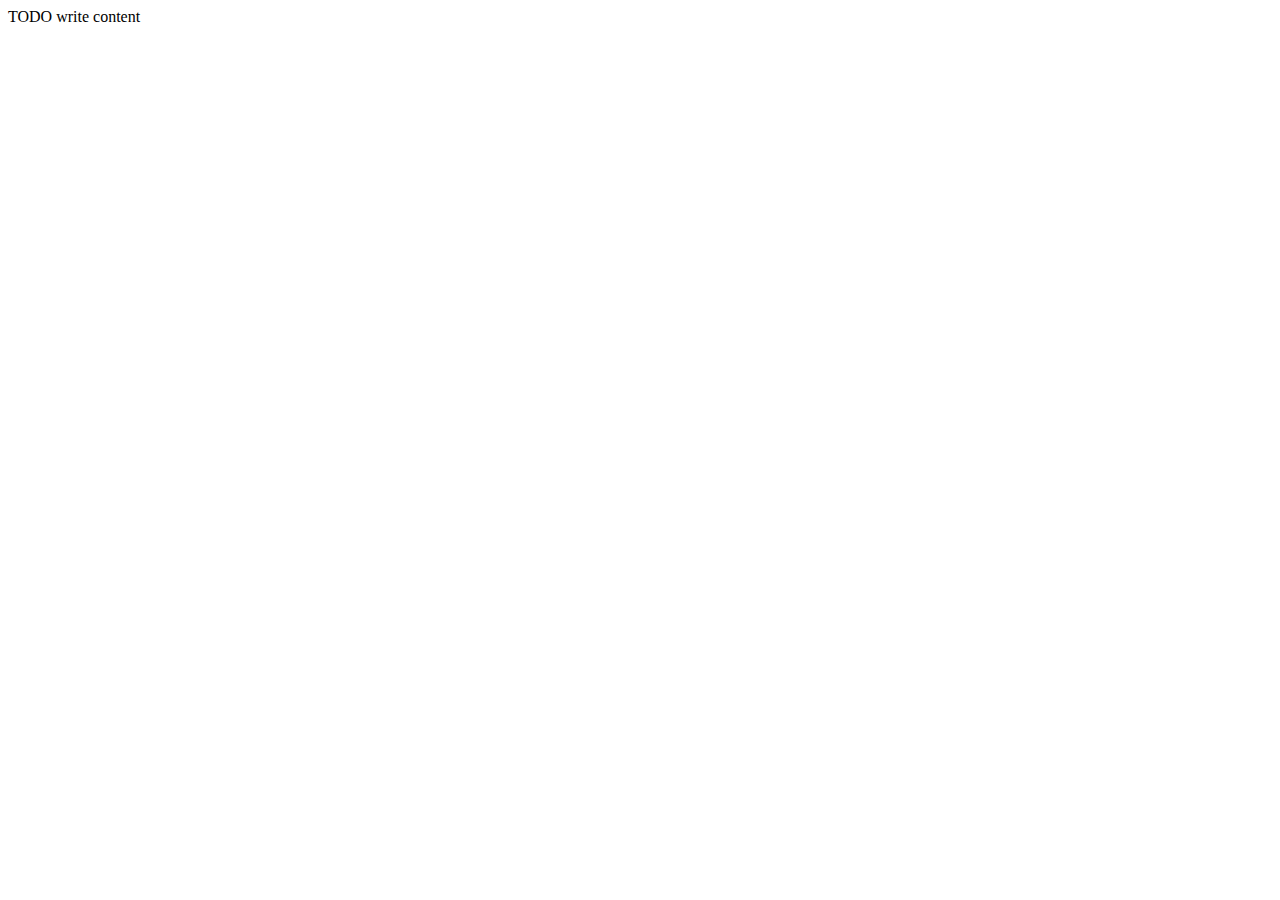
==== web/index.html @ 47157d58 "" ====
<!DOCTYPE html>
<!--
To change this license header, choose License Headers in Project Properties.
To change this template file, choose Tools | Templates
and open the template in the editor.
-->
<html>
    <head>
        <title>TODO supply a title</title>
        <meta charset="UTF-8">
        <meta name="viewport" content="width=device-width, initial-scale=1.0">
    </head>
    <body>
        <div>TODO write content</div>
    </body>
</html>
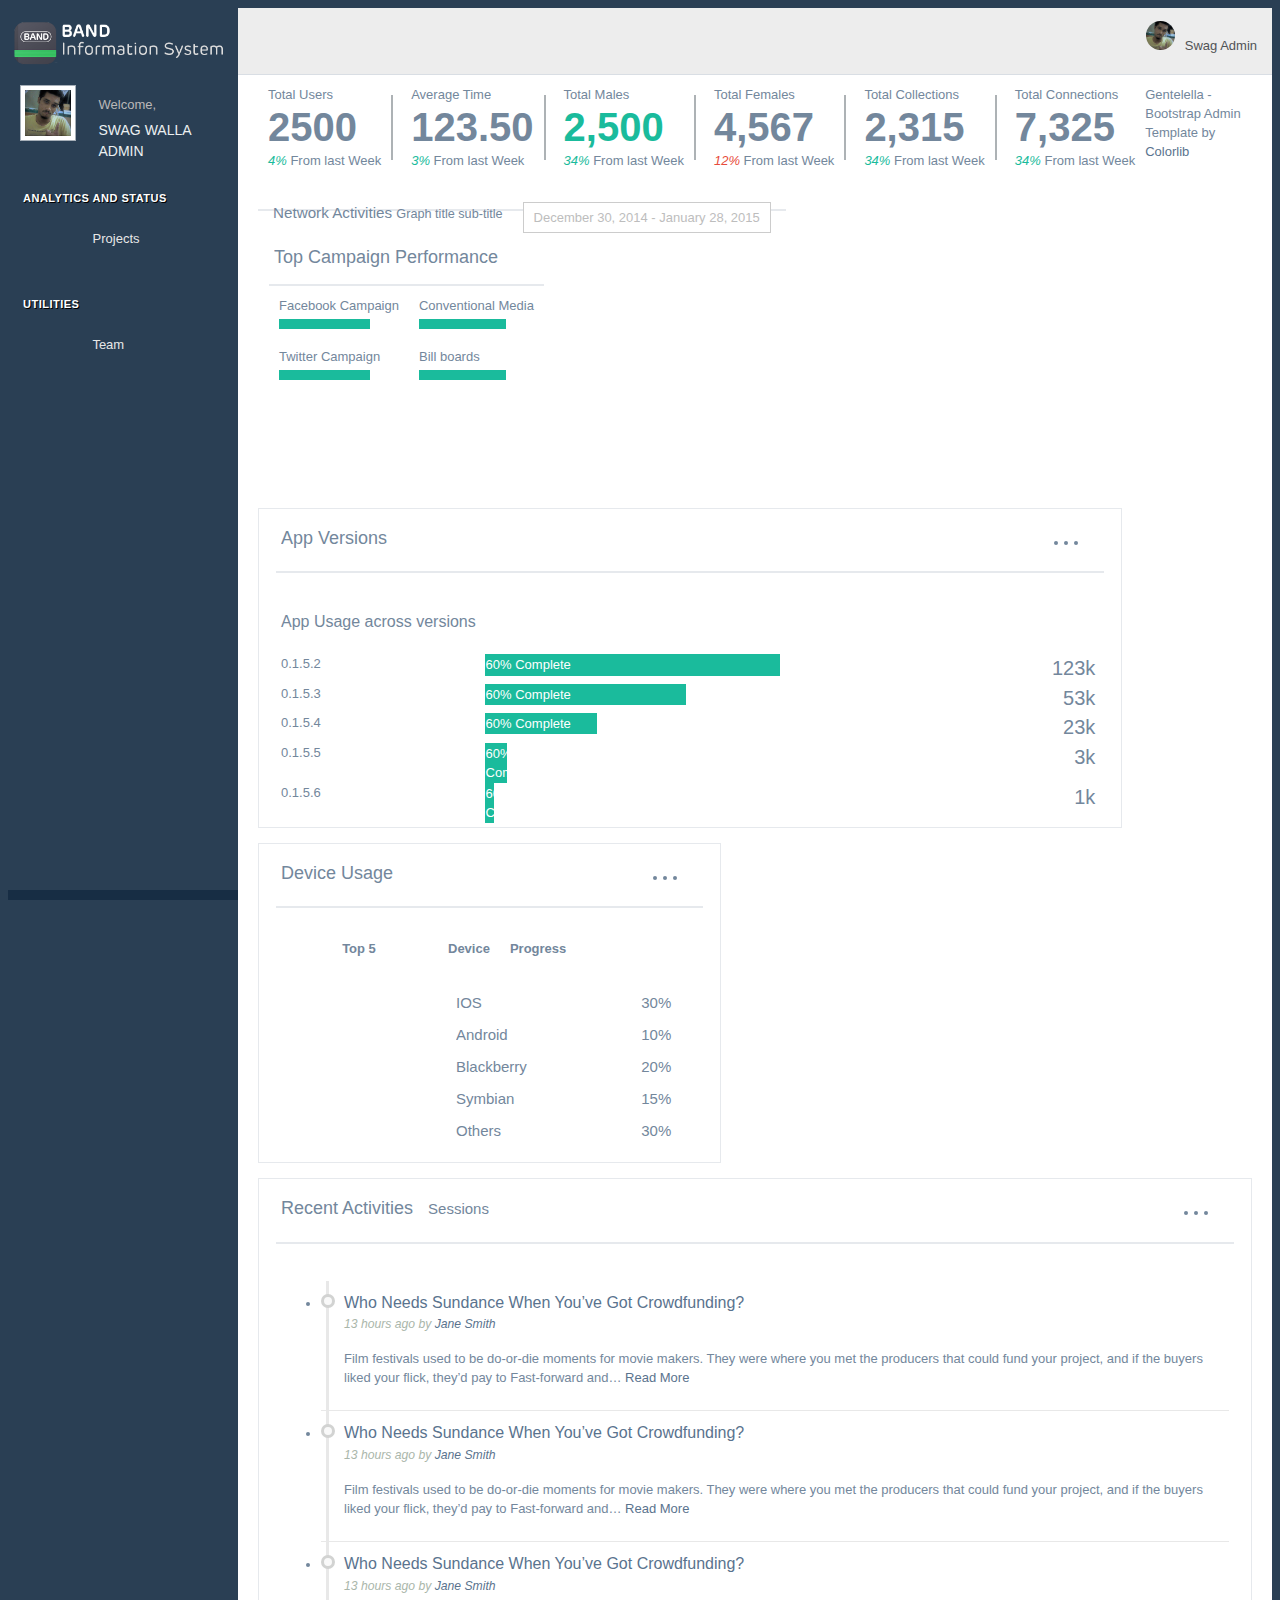
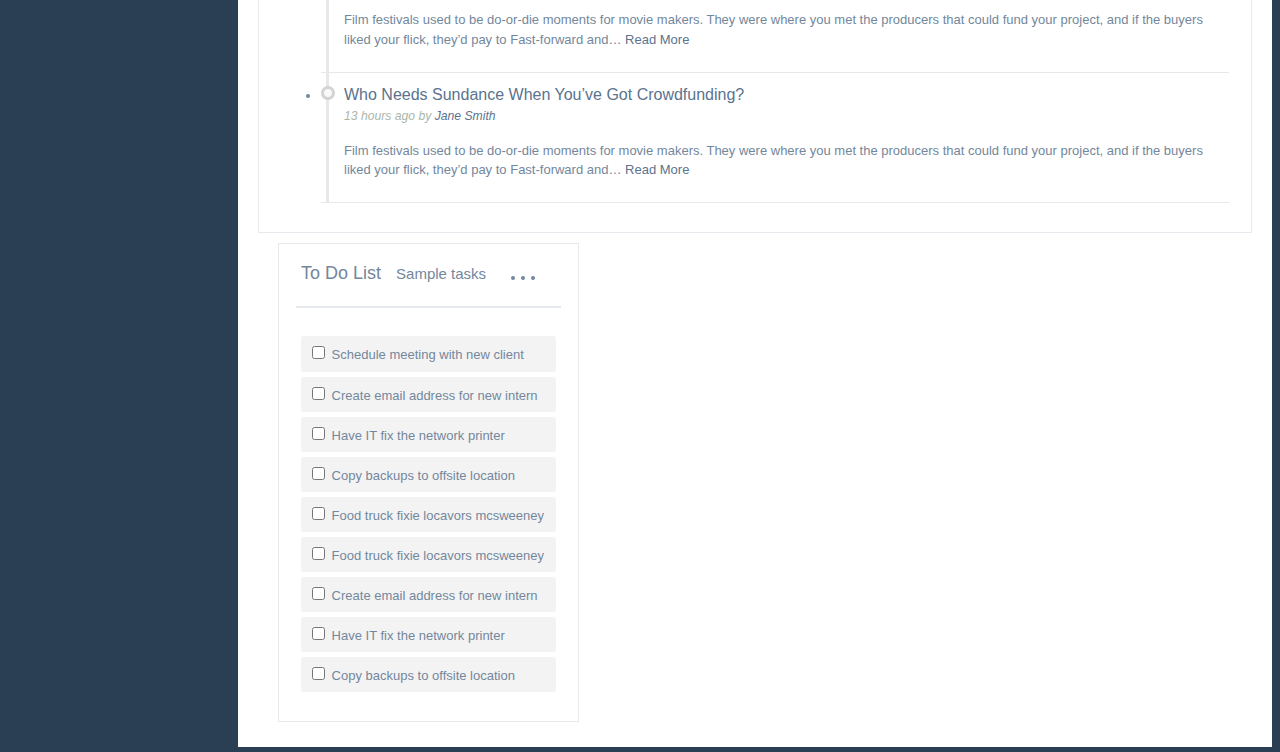
==== commit 5dbfb3b7: "" ====
--- a/web/index.html
+++ b/web/index.html
@@ -1,16 +1,662 @@
-<!DOCTYPE html>
-<!--
-To change this license header, choose License Headers in Project Properties.
-To change this template file, choose Tools | Templates
-and open the template in the editor.
--->
-<html>
-    <head>
-        <title>TODO supply a title</title>
-        <meta charset="UTF-8">
-        <meta name="viewport" content="width=device-width, initial-scale=1.0">
-    </head>
-    <body>
-        <div>TODO write content</div>
-    </body>
-</html>
+<!DOCTYPE html>
+<html lang="en">
+  <head>
+    <meta http-equiv="Content-Type" content="text/html; charset=UTF-8">
+    <!-- Meta, title, CSS, favicons, etc. -->
+    <meta charset="utf-8">
+    <meta http-equiv="X-UA-Compatible" content="IE=edge">
+    <meta name="viewport" content="width=device-width, initial-scale=1">
+
+    <title>BAND Information System</title>
+
+    <!-- Bootstrap -->
+    <link href="vendors/bootstrap/dist/css/bootstrap.min.css" rel="stylesheet">
+    <!-- Font Awesome -->
+    <link href="vendors/font-awesome/css/font-awesome.min.css" rel="stylesheet">
+    <!-- NProgress -->
+    <link href="vendors/nprogress/nprogress.css" rel="stylesheet">
+    <!-- iCheck -->
+    <link href="vendors/iCheck/skins/flat/green.css" rel="stylesheet">
+	
+    <!-- bootstrap-progressbar -->
+    <link href="vendors/bootstrap-progressbar/css/bootstrap-progressbar-3.3.4.min.css" rel="stylesheet">
+    <!-- JQVMap -->
+    <link href="vendors/jqvmap/dist/jqvmap.min.css" rel="stylesheet"/>
+    <!-- bootstrap-daterangepicker -->
+    <link href="vendors/bootstrap-daterangepicker/daterangepicker.css" rel="stylesheet">
+
+    <!-- Custom Theme Style -->
+    <link href="custom/css/custom.css" rel="stylesheet">
+  </head>
+
+  <body class="nav-md">
+    <div class="container body">
+      <div class="main_container">
+        <div class="col-md-3 left_col">
+          <div class="left_col scroll-view">
+            <div class="navbar nav_title" style="border: 0;">
+              <a href="index.html" class="site_title index_site_title"></a>
+            </div>
+
+            <div class="clearfix"></div>
+
+            <!-- menu profile quick info -->
+            <div class="profile clearfix">
+              <div class="profile_pic">
+                <img src="resources/temp_user.jpg" alt="..." class="img-circle profile_img">
+              </div>
+              <div class="profile_info">
+                <span>Welcome,</span>
+                <h2>SWAG WALLA ADMIN</h2>
+              </div>
+            </div>
+            <!-- /menu profile quick info -->
+
+            <br />
+
+            <!-- sidebar menu -->
+            <div id="sidebar-menu" class="main_menu_side hidden-print main_menu">
+              <div class="menu_section">
+                <h3>Analytics and Status</h3>
+                <ul class="nav side-menu">
+                  <li><a><i class="fa fa-bar-chart-o"></i> Projects <span class="fa fa-chevron-down"></span></a>
+                    <ul class="nav child_menu">
+                      <li><a href="index.html">Overview</a></li>
+                      <li><a href="projects.html">Live Projects</a></li>
+                      <li><a href="projects.html">Unapproved Projects</a></li>
+                    </ul>
+                  </li>
+                </ul>
+              </div>
+              
+                <div class="menu_section">
+                    <h3>Utilities</h3>
+                    <ul class="nav side-menu">
+                        <li><a><i class="fa fa-group"></i> Team <span class="fa fa-chevron-down"></span></a>
+                            <ul class="nav child_menu">
+                              <li><a href="index.html">Calendar</a></li>
+                            </ul>
+                        </li>
+                    </ul>
+                    
+                </div>
+              
+            </div>
+            <!-- /sidebar menu -->
+
+            <!-- /menu footer buttons -->
+            <div class="sidebar-footer hidden-small">
+              <a data-toggle="tooltip" data-placement="top" title="Settings">
+                <span class="glyphicon glyphicon-cog" aria-hidden="true"></span>
+              </a>
+              <a data-toggle="tooltip" data-placement="top" title="FullScreen">
+                <span class="glyphicon glyphicon-fullscreen" aria-hidden="true"></span>
+              </a>
+              <a data-toggle="tooltip" data-placement="top" title="Lock">
+                <span class="glyphicon glyphicon-eye-close" aria-hidden="true"></span>
+              </a>
+              <a data-toggle="tooltip" data-placement="top" title="Logout" href="login.html">
+                <span class="glyphicon glyphicon-off" aria-hidden="true"></span>
+              </a>
+            </div>
+            <!-- /menu footer buttons -->
+          </div>
+        </div>
+
+        <!-- top navigation -->
+        <div class="top_nav">
+          <div class="nav_menu">
+            <nav>
+              <div class="nav toggle">
+                <a id="menu_toggle"><i class="fa fa-bars"></i></a>
+              </div>
+
+              <ul class="nav navbar-nav navbar-right">
+                <li class="">
+                  <a href="javascript:;" class="user-profile dropdown-toggle" data-toggle="dropdown" aria-expanded="false">
+                    <img src="resources/temp_user.jpg" alt="">Swag Admin
+                    <span class=" fa fa-angle-down"></span>
+                  </a>
+                  <ul class="dropdown-menu dropdown-usermenu pull-right">
+                    <li><a href="javascript:;"> Profile</a></li>
+                    <li>
+                      <a href="javascript:;">
+                        <span class="badge bg-red pull-right">50%</span>
+                        <span>Settings</span>
+                      </a>
+                    </li>
+                    <li><a href="javascript:;">Help</a></li>
+                    <li><a href="login.html"><i class="fa fa-sign-out pull-right"></i> Log Out</a></li>
+                  </ul>
+                </li>
+              </ul>
+            </nav>
+          </div>
+        </div>
+        <!-- /top navigation -->
+
+        <!-- page content -->
+        <div class="right_col" role="main">
+          <!-- top tiles -->
+          <div class="row tile_count">
+            <div class="col-md-2 col-sm-4 col-xs-6 tile_stats_count">
+              <span class="count_top"><i class="fa fa-user"></i> Total Users</span>
+              <div class="count">2500</div>
+              <span class="count_bottom"><i class="green">4% </i> From last Week</span>
+            </div>
+            <div class="col-md-2 col-sm-4 col-xs-6 tile_stats_count">
+              <span class="count_top"><i class="fa fa-clock-o"></i> Average Time</span>
+              <div class="count">123.50</div>
+              <span class="count_bottom"><i class="green"><i class="fa fa-sort-asc"></i>3% </i> From last Week</span>
+            </div>
+            <div class="col-md-2 col-sm-4 col-xs-6 tile_stats_count">
+              <span class="count_top"><i class="fa fa-user"></i> Total Males</span>
+              <div class="count green">2,500</div>
+              <span class="count_bottom"><i class="green"><i class="fa fa-sort-asc"></i>34% </i> From last Week</span>
+            </div>
+            <div class="col-md-2 col-sm-4 col-xs-6 tile_stats_count">
+              <span class="count_top"><i class="fa fa-user"></i> Total Females</span>
+              <div class="count">4,567</div>
+              <span class="count_bottom"><i class="red"><i class="fa fa-sort-desc"></i>12% </i> From last Week</span>
+            </div>
+            <div class="col-md-2 col-sm-4 col-xs-6 tile_stats_count">
+              <span class="count_top"><i class="fa fa-user"></i> Total Collections</span>
+              <div class="count">2,315</div>
+              <span class="count_bottom"><i class="green"><i class="fa fa-sort-asc"></i>34% </i> From last Week</span>
+            </div>
+            <div class="col-md-2 col-sm-4 col-xs-6 tile_stats_count">
+              <span class="count_top"><i class="fa fa-user"></i> Total Connections</span>
+              <div class="count">7,325</div>
+              <span class="count_bottom"><i class="green"><i class="fa fa-sort-asc"></i>34% </i> From last Week</span>
+            </div>
+          </div>
+          <!-- /top tiles -->
+
+          <div class="row">
+            <div class="col-md-12 col-sm-12 col-xs-12">
+              <div class="dashboard_graph">
+
+                <div class="row x_title">
+                  <div class="col-md-6">
+                    <h3>Network Activities <small>Graph title sub-title</small></h3>
+                  </div>
+                  <div class="col-md-6">
+                    <div id="reportrange" class="pull-right" style="background: #fff; cursor: pointer; padding: 5px 10px; border: 1px solid #ccc">
+                      <i class="glyphicon glyphicon-calendar fa fa-calendar"></i>
+                      <span>December 30, 2014 - January 28, 2015</span> <b class="caret"></b>
+                    </div>
+                  </div>
+                </div>
+
+                <div class="col-md-9 col-sm-9 col-xs-12">
+                  <div id="chart_plot_01" class="demo-placeholder"></div>
+                </div>
+                <div class="col-md-3 col-sm-3 col-xs-12 bg-white">
+                  <div class="x_title">
+                    <h2>Top Campaign Performance</h2>
+                    <div class="clearfix"></div>
+                  </div>
+
+                  <div class="col-md-12 col-sm-12 col-xs-6">
+                    <div>
+                      <p>Facebook Campaign</p>
+                      <div class="">
+                        <div class="progress progress_sm" style="width: 76%;">
+                          <div class="progress-bar bg-green" role="progressbar" data-transitiongoal="80"></div>
+                        </div>
+                      </div>
+                    </div>
+                    <div>
+                      <p>Twitter Campaign</p>
+                      <div class="">
+                        <div class="progress progress_sm" style="width: 76%;">
+                          <div class="progress-bar bg-green" role="progressbar" data-transitiongoal="60"></div>
+                        </div>
+                      </div>
+                    </div>
+                  </div>
+                  <div class="col-md-12 col-sm-12 col-xs-6">
+                    <div>
+                      <p>Conventional Media</p>
+                      <div class="">
+                        <div class="progress progress_sm" style="width: 76%;">
+                          <div class="progress-bar bg-green" role="progressbar" data-transitiongoal="40"></div>
+                        </div>
+                      </div>
+                    </div>
+                    <div>
+                      <p>Bill boards</p>
+                      <div class="">
+                        <div class="progress progress_sm" style="width: 76%;">
+                          <div class="progress-bar bg-green" role="progressbar" data-transitiongoal="50"></div>
+                        </div>
+                      </div>
+                    </div>
+                  </div>
+
+                </div>
+
+                <div class="clearfix"></div>
+              </div>
+            </div>
+
+          </div>
+          <br />
+
+          <div class="row">
+
+
+            <div class="col-md-4 col-sm-4 col-xs-12">
+              <div class="x_panel tile fixed_height_320">
+                <div class="x_title">
+                  <h2>App Versions</h2>
+                  <ul class="nav navbar-right panel_toolbox">
+                    <li><a class="collapse-link"><i class="fa fa-chevron-up"></i></a>
+                    </li>
+                    <li class="dropdown">
+                      <a href="#" class="dropdown-toggle" data-toggle="dropdown" role="button" aria-expanded="false"><i class="fa fa-wrench"></i></a>
+                      <ul class="dropdown-menu" role="menu">
+                        <li><a href="#">Settings 1</a>
+                        </li>
+                        <li><a href="#">Settings 2</a>
+                        </li>
+                      </ul>
+                    </li>
+                    <li><a class="close-link"><i class="fa fa-close"></i></a>
+                    </li>
+                  </ul>
+                  <div class="clearfix"></div>
+                </div>
+                <div class="x_content">
+                  <h4>App Usage across versions</h4>
+                  <div class="widget_summary">
+                    <div class="w_left w_25">
+                      <span>0.1.5.2</span>
+                    </div>
+                    <div class="w_center w_55">
+                      <div class="progress">
+                        <div class="progress-bar bg-green" role="progressbar" aria-valuenow="60" aria-valuemin="0" aria-valuemax="100" style="width: 66%;">
+                          <span class="sr-only">60% Complete</span>
+                        </div>
+                      </div>
+                    </div>
+                    <div class="w_right w_20">
+                      <span>123k</span>
+                    </div>
+                    <div class="clearfix"></div>
+                  </div>
+
+                  <div class="widget_summary">
+                    <div class="w_left w_25">
+                      <span>0.1.5.3</span>
+                    </div>
+                    <div class="w_center w_55">
+                      <div class="progress">
+                        <div class="progress-bar bg-green" role="progressbar" aria-valuenow="60" aria-valuemin="0" aria-valuemax="100" style="width: 45%;">
+                          <span class="sr-only">60% Complete</span>
+                        </div>
+                      </div>
+                    </div>
+                    <div class="w_right w_20">
+                      <span>53k</span>
+                    </div>
+                    <div class="clearfix"></div>
+                  </div>
+                  <div class="widget_summary">
+                    <div class="w_left w_25">
+                      <span>0.1.5.4</span>
+                    </div>
+                    <div class="w_center w_55">
+                      <div class="progress">
+                        <div class="progress-bar bg-green" role="progressbar" aria-valuenow="60" aria-valuemin="0" aria-valuemax="100" style="width: 25%;">
+                          <span class="sr-only">60% Complete</span>
+                        </div>
+                      </div>
+                    </div>
+                    <div class="w_right w_20">
+                      <span>23k</span>
+                    </div>
+                    <div class="clearfix"></div>
+                  </div>
+                  <div class="widget_summary">
+                    <div class="w_left w_25">
+                      <span>0.1.5.5</span>
+                    </div>
+                    <div class="w_center w_55">
+                      <div class="progress">
+                        <div class="progress-bar bg-green" role="progressbar" aria-valuenow="60" aria-valuemin="0" aria-valuemax="100" style="width: 5%;">
+                          <span class="sr-only">60% Complete</span>
+                        </div>
+                      </div>
+                    </div>
+                    <div class="w_right w_20">
+                      <span>3k</span>
+                    </div>
+                    <div class="clearfix"></div>
+                  </div>
+                  <div class="widget_summary">
+                    <div class="w_left w_25">
+                      <span>0.1.5.6</span>
+                    </div>
+                    <div class="w_center w_55">
+                      <div class="progress">
+                        <div class="progress-bar bg-green" role="progressbar" aria-valuenow="60" aria-valuemin="0" aria-valuemax="100" style="width: 2%;">
+                          <span class="sr-only">60% Complete</span>
+                        </div>
+                      </div>
+                    </div>
+                    <div class="w_right w_20">
+                      <span>1k</span>
+                    </div>
+                    <div class="clearfix"></div>
+                  </div>
+
+                </div>
+              </div>
+            </div>
+
+            <div class="col-md-4 col-sm-4 col-xs-12">
+              <div class="x_panel tile fixed_height_320 overflow_hidden">
+                <div class="x_title">
+                  <h2>Device Usage</h2>
+                  <ul class="nav navbar-right panel_toolbox">
+                    <li><a class="collapse-link"><i class="fa fa-chevron-up"></i></a>
+                    </li>
+                    <li class="dropdown">
+                      <a href="#" class="dropdown-toggle" data-toggle="dropdown" role="button" aria-expanded="false"><i class="fa fa-wrench"></i></a>
+                      <ul class="dropdown-menu" role="menu">
+                        <li><a href="#">Settings 1</a>
+                        </li>
+                        <li><a href="#">Settings 2</a>
+                        </li>
+                      </ul>
+                    </li>
+                    <li><a class="close-link"><i class="fa fa-close"></i></a>
+                    </li>
+                  </ul>
+                  <div class="clearfix"></div>
+                </div>
+                <div class="x_content">
+                  <table class="" style="width:100%">
+                    <tr>
+                      <th style="width:37%;">
+                        <p>Top 5</p>
+                      </th>
+                      <th>
+                        <div class="col-lg-7 col-md-7 col-sm-7 col-xs-7">
+                          <p class="">Device</p>
+                        </div>
+                        <div class="col-lg-5 col-md-5 col-sm-5 col-xs-5">
+                          <p class="">Progress</p>
+                        </div>
+                      </th>
+                    </tr>
+                    <tr>
+                      <td>
+                        <canvas class="canvasDoughnut" height="140" width="140" style="margin: 15px 10px 10px 0"></canvas>
+                      </td>
+                      <td>
+                        <table class="tile_info">
+                          <tr>
+                            <td>
+                              <p><i class="fa fa-square blue"></i>IOS </p>
+                            </td>
+                            <td>30%</td>
+                          </tr>
+                          <tr>
+                            <td>
+                              <p><i class="fa fa-square green"></i>Android </p>
+                            </td>
+                            <td>10%</td>
+                          </tr>
+                          <tr>
+                            <td>
+                              <p><i class="fa fa-square purple"></i>Blackberry </p>
+                            </td>
+                            <td>20%</td>
+                          </tr>
+                          <tr>
+                            <td>
+                              <p><i class="fa fa-square aero"></i>Symbian </p>
+                            </td>
+                            <td>15%</td>
+                          </tr>
+                          <tr>
+                            <td>
+                              <p><i class="fa fa-square red"></i>Others </p>
+                            </td>
+                            <td>30%</td>
+                          </tr>
+                        </table>
+                      </td>
+                    </tr>
+                  </table>
+                </div>
+              </div>
+            </div>
+          </div>
+
+
+          <div class="row">
+            <div class="col-md-4 col-sm-4 col-xs-12">
+              <div class="x_panel">
+                <div class="x_title">
+                  <h2>Recent Activities <small>Sessions</small></h2>
+                  <ul class="nav navbar-right panel_toolbox">
+                    <li><a class="collapse-link"><i class="fa fa-chevron-up"></i></a>
+                    </li>
+                    <li class="dropdown">
+                      <a href="#" class="dropdown-toggle" data-toggle="dropdown" role="button" aria-expanded="false"><i class="fa fa-wrench"></i></a>
+                      <ul class="dropdown-menu" role="menu">
+                        <li><a href="#">Settings 1</a>
+                        </li>
+                        <li><a href="#">Settings 2</a>
+                        </li>
+                      </ul>
+                    </li>
+                    <li><a class="close-link"><i class="fa fa-close"></i></a>
+                    </li>
+                  </ul>
+                  <div class="clearfix"></div>
+                </div>
+                <div class="x_content">
+                  <div class="dashboard-widget-content">
+
+                    <ul class="list-unstyled timeline widget">
+                      <li>
+                        <div class="block">
+                          <div class="block_content">
+                            <h2 class="title">
+                                              <a>Who Needs Sundance When You’ve Got&nbsp;Crowdfunding?</a>
+                                          </h2>
+                            <div class="byline">
+                              <span>13 hours ago</span> by <a>Jane Smith</a>
+                            </div>
+                            <p class="excerpt">Film festivals used to be do-or-die moments for movie makers. They were where you met the producers that could fund your project, and if the buyers liked your flick, they’d pay to Fast-forward and… <a>Read&nbsp;More</a>
+                            </p>
+                          </div>
+                        </div>
+                      </li>
+                      <li>
+                        <div class="block">
+                          <div class="block_content">
+                            <h2 class="title">
+                                              <a>Who Needs Sundance When You’ve Got&nbsp;Crowdfunding?</a>
+                                          </h2>
+                            <div class="byline">
+                              <span>13 hours ago</span> by <a>Jane Smith</a>
+                            </div>
+                            <p class="excerpt">Film festivals used to be do-or-die moments for movie makers. They were where you met the producers that could fund your project, and if the buyers liked your flick, they’d pay to Fast-forward and… <a>Read&nbsp;More</a>
+                            </p>
+                          </div>
+                        </div>
+                      </li>
+                      <li>
+                        <div class="block">
+                          <div class="block_content">
+                            <h2 class="title">
+                                              <a>Who Needs Sundance When You’ve Got&nbsp;Crowdfunding?</a>
+                                          </h2>
+                            <div class="byline">
+                              <span>13 hours ago</span> by <a>Jane Smith</a>
+                            </div>
+                            <p class="excerpt">Film festivals used to be do-or-die moments for movie makers. They were where you met the producers that could fund your project, and if the buyers liked your flick, they’d pay to Fast-forward and… <a>Read&nbsp;More</a>
+                            </p>
+                          </div>
+                        </div>
+                      </li>
+                      <li>
+                        <div class="block">
+                          <div class="block_content">
+                            <h2 class="title">
+                                              <a>Who Needs Sundance When You’ve Got&nbsp;Crowdfunding?</a>
+                                          </h2>
+                            <div class="byline">
+                              <span>13 hours ago</span> by <a>Jane Smith</a>
+                            </div>
+                            <p class="excerpt">Film festivals used to be do-or-die moments for movie makers. They were where you met the producers that could fund your project, and if the buyers liked your flick, they’d pay to Fast-forward and… <a>Read&nbsp;More</a>
+                            </p>
+                          </div>
+                        </div>
+                      </li>
+                    </ul>
+                  </div>
+                </div>
+              </div>
+            </div>
+
+
+            <div class="col-md-8 col-sm-8 col-xs-12">
+
+              </div>
+              <div class="row">
+
+
+                <!-- Start to do list -->
+                <div class="col-md-6 col-sm-6 col-xs-12">
+                  <div class="x_panel">
+                    <div class="x_title">
+                      <h2>To Do List <small>Sample tasks</small></h2>
+                      <ul class="nav navbar-right panel_toolbox">
+                        <li><a class="collapse-link"><i class="fa fa-chevron-up"></i></a>
+                        </li>
+                        <li class="dropdown">
+                          <a href="#" class="dropdown-toggle" data-toggle="dropdown" role="button" aria-expanded="false"><i class="fa fa-wrench"></i></a>
+                          <ul class="dropdown-menu" role="menu">
+                            <li><a href="#">Settings 1</a>
+                            </li>
+                            <li><a href="#">Settings 2</a>
+                            </li>
+                          </ul>
+                        </li>
+                        <li><a class="close-link"><i class="fa fa-close"></i></a>
+                        </li>
+                      </ul>
+                      <div class="clearfix"></div>
+                    </div>
+                    <div class="x_content">
+
+                      <div class="">
+                        <ul class="to_do">
+                          <li>
+                            <p>
+                              <input type="checkbox" class="flat"> Schedule meeting with new client </p>
+                          </li>
+                          <li>
+                            <p>
+                              <input type="checkbox" class="flat"> Create email address for new intern</p>
+                          </li>
+                          <li>
+                            <p>
+                              <input type="checkbox" class="flat"> Have IT fix the network printer</p>
+                          </li>
+                          <li>
+                            <p>
+                              <input type="checkbox" class="flat"> Copy backups to offsite location</p>
+                          </li>
+                          <li>
+                            <p>
+                              <input type="checkbox" class="flat"> Food truck fixie locavors mcsweeney</p>
+                          </li>
+                          <li>
+                            <p>
+                              <input type="checkbox" class="flat"> Food truck fixie locavors mcsweeney</p>
+                          </li>
+                          <li>
+                            <p>
+                              <input type="checkbox" class="flat"> Create email address for new intern</p>
+                          </li>
+                          <li>
+                            <p>
+                              <input type="checkbox" class="flat"> Have IT fix the network printer</p>
+                          </li>
+                          <li>
+                            <p>
+                              <input type="checkbox" class="flat"> Copy backups to offsite location</p>
+                          </li>
+                        </ul>
+                      </div>
+                    </div>
+                  </div>
+                </div>
+                <!-- End to do list -->
+              </div>
+            </div>
+          </div>
+        </div>
+        <!-- /page content -->
+
+        <!-- footer content -->
+        <footer>
+          <div class="pull-right">
+            Gentelella - Bootstrap Admin Template by <a href="https://colorlib.com">Colorlib</a>
+          </div>
+          <div class="clearfix"></div>
+        </footer>
+        <!-- /footer content -->
+      </div>
+    </div>
+
+    <!-- jQuery -->
+    <script src="vendors/jquery/dist/jquery.min.js"></script>
+    <!-- Bootstrap -->
+    <script src="vendors/bootstrap/dist/js/bootstrap.min.js"></script>
+    <!-- FastClick -->
+    <script src="vendors/fastclick/lib/fastclick.js"></script>
+    <!-- NProgress -->
+    <script src="vendors/nprogress/nprogress.js"></script>
+    <!-- Chart.js -->
+    <script src="vendors/Chart.js/dist/Chart.min.js"></script>
+    <!-- gauge.js -->
+    <script src="vendors/gauge.js/dist/gauge.min.js"></script>
+    <!-- bootstrap-progressbar -->
+    <script src="vendors/bootstrap-progressbar/bootstrap-progressbar.min.js"></script>
+    <!-- iCheck -->
+    <script src="vendors/iCheck/icheck.min.js"></script>
+    <!-- Skycons -->
+    <script src="vendors/skycons/skycons.js"></script>
+    <!-- Flot -->
+    <script src="vendors/Flot/jquery.flot.js"></script>
+    <script src="vendors/Flot/jquery.flot.pie.js"></script>
+    <script src="vendors/Flot/jquery.flot.time.js"></script>
+    <script src="vendors/Flot/jquery.flot.stack.js"></script>
+    <script src="vendors/Flot/jquery.flot.resize.js"></script>
+    <!-- Flot plugins -->
+    <script src="vendors/flot.orderbars/js/jquery.flot.orderBars.js"></script>
+    <script src="vendors/flot-spline/js/jquery.flot.spline.min.js"></script>
+    <script src="vendors/flot.curvedlines/curvedLines.js"></script>
+    <!-- DateJS -->
+    <script src="vendors/DateJS/build/date.js"></script>
+    <!-- JQVMap -->
+    <script src="vendors/jqvmap/dist/jquery.vmap.js"></script>
+    <script src="vendors/jqvmap/dist/maps/jquery.vmap.world.js"></script>
+    <script src="vendors/jqvmap/examples/js/jquery.vmap.sampledata.js"></script>
+    <!-- bootstrap-daterangepicker -->
+    <script src="vendors/moment/min/moment.min.js"></script>
+    <script src="vendors/bootstrap-daterangepicker/daterangepicker.js"></script>
+
+    <!-- Custom Theme Scripts -->
+    <script src="custom/js/custom.min.js"></script>
+	
+  </body>
+</html>
--- a/web/custom/css/custom.css
+++ b/web/custom/css/custom.css
@@ -0,0 +1,4296 @@
+
+html , body{
+	
+ height:100%;
+ 
+}
+
+.index_site_title{
+    
+    background-image: url("../../resources/index_title.png");
+    background-size: contain;
+    background-repeat: no-repeat;
+    margin-top: 4%;
+}
+
+.green_border{
+	border-top: 5px solid #43d592;
+}
+
+.login_footer{
+	margin-left:auto;
+	position: absolute;
+	bottom: 0px;
+	width: 100%;
+}
+
+.login_footer nav a{
+	margin: 0 11px;
+}
+
+.login_button_center{
+	position:relative;
+	margin-left: 27%;
+	margin-right: auto;
+}
+
+.login_contentbox_curved{
+	
+	border-radius: 25px;
+    background: #73AD21;
+    padding: 20px; 
+    width: inherit;
+    height: inherit; 
+}
+
+.login_main_image{
+	position: absolute;
+	top: 20%;
+	right: 10%;
+}
+
+.login_header{
+	position:absolute;
+	top:10%;
+	left:10%;
+}
+
+ 
+.full-width {
+	
+ width:100%;
+ 
+ }
+ 
+.full-height{
+ height:100%;
+ }
+
+.daterangepicker .ranges li {
+    color: #73879C
+}
+.daterangepicker .ranges li.active,
+.daterangepicker .ranges li:hover {
+    background: #536A7F;
+    border: 1px solid #536A7F;
+    color: #fff
+}
+.daterangepicker .input-mini {
+    background-color: #eee;
+    border: 1px solid #ccc;
+    box-shadow: none !important
+}
+.daterangepicker .input-mini.active {
+    border: 1px solid #ccc
+}
+.daterangepicker select.monthselect,
+.daterangepicker select.yearselect,
+.daterangepicker select.hourselect,
+.daterangepicker select.minuteselect,
+.daterangepicker select.secondselect,
+.daterangepicker select.ampmselect {
+    font-size: 12px;
+    padding: 1px;
+    height: auto;
+    margin: 0;
+    cursor: default;
+    height: 30px;
+    border: 1px solid #ADB2B5;
+    line-height: 30px;
+    border-radius: 0px !important
+}
+.daterangepicker select.monthselect {
+    margin-right: 2%
+}
+.daterangepicker td.in-range {
+    background: #E4E7EA;
+    color: #73879C
+}
+.daterangepicker td.active,
+.daterangepicker td.active:hover {
+    background-color: #536A7F;
+    color: #fff
+}
+.daterangepicker th.available:hover {
+    background: #eee;
+    color: #34495E
+}
+.daterangepicker:before,
+.daterangepicker:after {
+    content: none
+}
+.daterangepicker .calendar.single {
+    margin: 0 0 4px 0
+}
+.daterangepicker .calendar.single .calendar-table {
+    width: 224px;
+    padding: 0 0 4px 0 !important
+}
+.daterangepicker .calendar.single .calendar-table thead tr:first-child th {
+    padding: 8px 5px
+}
+.daterangepicker .calendar.single .calendar-table thead th {
+    border-radius: 0
+}
+.daterangepicker.picker_1 {
+    color: #fff;
+    background: #34495E
+}
+.daterangepicker.picker_1 .calendar-table {
+    background: #34495E
+}
+.daterangepicker.picker_1 .calendar-table thead tr {
+    background: #213345
+}
+.daterangepicker.picker_1 .calendar-table thead tr:first-child {
+    background: #1ABB9C
+}
+.daterangepicker.picker_1 .calendar-table td.off {
+    background: #34495E;
+    color: #999
+}
+.daterangepicker.picker_1 .calendar-table td.available:hover {
+    color: #34495E
+}
+.daterangepicker.picker_2 .calendar-table thead tr {
+    color: #1ABB9C
+}
+.daterangepicker.picker_2 .calendar-table thead tr:first-child {
+    color: #73879C
+}
+.daterangepicker.picker_3 .calendar-table thead tr:first-child {
+    color: #fff;
+    background: #1ABB9C
+}
+.daterangepicker.picker_4 .calendar-table thead tr:first-child {
+    color: #fff;
+    background: #34495E
+}
+.daterangepicker.picker_4 .calendar-table td,
+.daterangepicker.picker_4 .calendar-table td.off {
+    background: #ECF0F1;
+    border: 1px solid #fff;
+    border-radius: 0
+}
+.daterangepicker.picker_4 .calendar-table td.active {
+    background: #34495E
+}
+.calendar-exibit .show-calendar {
+    float: none;
+    display: block;
+    position: relative;
+    background-color: #fff;
+    border: 1px solid #ccc;
+    margin-bottom: 20px;
+    border: 1px solid rgba(0, 0, 0, 0.15);
+    overflow: hidden
+}
+.calendar-exibit .show-calendar .calendar {
+    margin: 0 0 4px 0
+}
+.calendar-exibit .show-calendar.picker_1 {
+    background: #34495E
+}
+.calendar-exibit .calendar-table {
+    padding: 0 0 4px 0
+}
+.left_col {
+    background: #2A3F54
+}
+.nav-sm .container.body .col-md-3.left_col {
+    min-height: 100%;
+    width: 70px;
+    padding: 0;
+    z-index: 9999;
+    position: absolute
+}
+.nav-sm .container.body .col-md-3.left_col.menu_fixed {
+    position: fixed;
+    height: 100%
+}
+.nav-sm .container.body .col-md-3.left_col .mCSB_container,
+.nav-sm .container.body .col-md-3.left_col .mCustomScrollBox {
+    overflow: visible
+}
+.nav-sm .hidden-small {
+    visibility: hidden
+}
+.nav-sm .container.body .right_col {
+    padding: 10px 20px;
+    margin-left: 70px;
+    z-index: 2
+}
+.nav-sm .navbar.nav_title {
+    width: 70px
+}
+.nav-sm .navbar.nav_title a span {
+    display: none
+}
+.nav-sm .navbar.nav_title a i {
+    font-size: 27px;
+    margin: 13px 0 0 3px
+}
+.site_title i {
+    border: 1px solid #EAEAEA;
+    padding: 5px 6px;
+    border-radius: 50%
+}
+.nav-sm .main_container .top_nav {
+    display: block;
+    margin-left: 70px;
+    z-index: 2
+}
+.nav-sm .nav.side-menu li a {
+    text-align: center !important;
+    font-weight: 400;
+    font-size: 10px;
+    padding: 10px 5px
+}
+.nav-sm .nav.child_menu li.active,
+.nav-sm .nav.side-menu li.active-sm {
+    border-right: 5px solid #1ABB9C
+}
+.nav-sm ul.nav.child_menu ul,
+.nav-sm .nav.side-menu li.active-sm ul ul {
+    position: static;
+    width: 200px;
+    background: none
+}
+.nav-sm>.nav.side-menu>li.active-sm>a {
+    color: #1ABB9C !important
+}
+.nav-sm .nav.side-menu li a i.toggle-up {
+    display: none !important
+}
+.nav-sm .nav.side-menu li a i {
+    font-size: 25px !important;
+    text-align: center;
+    width: 100% !important;
+    margin-bottom: 5px
+}
+.nav-sm ul.nav.child_menu {
+    left: 100%;
+    position: absolute;
+    top: 0;
+    width: 210px;
+    z-index: 4000;
+    background: #3E5367;
+    display: none
+}
+.nav-sm ul.nav.child_menu li {
+    padding: 0 10px
+}
+.nav-sm ul.nav.child_menu li a {
+    text-align: left !important
+}
+.nav-sm .profile {
+    display: none
+}
+.menu_section {
+    margin-bottom: 35px
+}
+.menu_section h3 {
+    padding-left: 15px;
+    color: #fff;
+    text-transform: uppercase;
+    letter-spacing: .5px;
+    font-weight: bold;
+    font-size: 11px;
+    margin-bottom: 0;
+    margin-top: 0;
+    text-shadow: 1px 1px #000
+}
+.menu_section>ul {
+    margin-top: 10px
+}
+.profile_pic {
+    width: 35%;
+    float: left
+}
+.img-circle.profile_img {
+    width: 70%;
+    background: #fff;
+    margin-left: 15%;
+    z-index: 1000;
+    position: inherit;
+    margin-top: 20px;
+    border: 1px solid rgba(52, 73, 94, 0.44);
+    padding: 4px
+}
+.profile_info {
+    padding: 25px 10px 10px;
+    width: 65%;
+    float: left
+}
+.profile_info span {
+    font-size: 13px;
+    line-height: 30px;
+    color: #BAB8B8
+}
+.profile_info h2 {
+    font-size: 14px;
+    color: #ECF0F1;
+    margin: 0;
+    font-weight: 300
+}
+.profile.img_2 {
+    text-align: center
+}
+.profile.img_2 .profile_pic {
+    width: 100%
+}
+.profile.img_2 .profile_pic .img-circle.profile_img {
+    width: 50%;
+    margin: 10px 0 0
+}
+.profile.img_2 .profile_info {
+    padding: 15px 10px 0;
+    width: 100%;
+    margin-bottom: 10px;
+    float: left
+}
+.main_menu span.fa {
+    float: right;
+    text-align: center;
+    margin-top: 5px;
+    font-size: 10px;
+    min-width: inherit;
+    color: #C4CFDA
+}
+.active a span.fa {
+    text-align: right !important;
+    margin-right: 4px
+}
+.nav-sm .menu_section {
+    margin: 0
+}
+.nav-sm span.fa,
+.nav-sm .menu_section h3 {
+    display: none
+}
+.nav-sm li li span.fa {
+    display: inline-block
+}
+.nav_menu {
+    float: left;
+    background: #EDEDED;
+    border-bottom: 1px solid #D9DEE4;
+    margin-bottom: 10px;
+    width: 100%;
+    position: relative
+}
+@media (min-width: 480px) {
+    .nav_menu {
+        position: static
+    }
+}
+.nav-md .container.body .col-md-3.left_col {
+    min-height: 100%;
+    width: 230px;
+    padding: 0;
+    position: absolute;
+    display: -ms-flexbox;
+    display: flex;
+    z-index: 1
+}
+.nav-md .container.body .col-md-3.left_col.menu_fixed {
+    height: 100%;
+    position: fixed
+}
+body .container.body .right_col {
+    background: #F7F7F7
+}
+.nav-md .container.body .right_col {
+    padding: 10px 20px 0;
+    margin-left: 230px
+}
+.nav_title {
+    width: 230px;
+    float: left;
+    background: #2A3F54;
+    border-radius: 0;
+    height: 57px
+}
+@media (max-width: 991px) {
+    .nav-md .container.body .right_col,
+    .nav-md .container.body .top_nav {
+        width: 100%;
+        margin: 0
+    }
+    .nav-md .container.body .col-md-3.left_col {
+        display: none
+    }
+    .nav-md .container.body .right_col {
+        width: 100%;
+        padding-right: 0
+    }
+    .right_col {
+        padding: 10px !important
+    }
+}
+@media (max-width: 1200px) {
+    .x_title h2 {
+        width: 62%;
+        font-size: 17px
+    }
+    .tile,
+    .graph {
+        zoom: 85%;
+        height: inherit
+    }
+}
+@media (max-width: 1270px) and (min-width: 192px) {
+    .x_title h2 small {
+        display: none
+    }
+}
+.left_col .mCSB_scrollTools {
+    width: 6px
+}
+.left_col .mCSB_dragger {
+    max-height: 400px !important
+}
+.blue {
+    color: #3498DB
+}
+.purple {
+    color: #9B59B6
+}
+.green {
+    color: #1ABB9C
+}
+.aero {
+    color: #9CC2CB
+}
+.red {
+    color: #E74C3C
+}
+.dark {
+    color: #34495E
+}
+.border-blue {
+    border-color: #3498DB !important
+}
+.border-purple {
+    border-color: #9B59B6 !important
+}
+.border-green {
+    border-color: #1ABB9C !important
+}
+.border-aero {
+    border-color: #9CC2CB !important
+}
+.border-red {
+    border-color: #E74C3C !important
+}
+.border-dark {
+    border-color: #34495E !important
+}
+.bg-white {
+    background: #fff !important;
+    border: 1px solid #fff !important;
+    color: #73879C
+}
+.bg-green {
+    background: #1ABB9C !important;
+    border: 1px solid #1ABB9C !important;
+    color: #fff
+}
+.bg-red {
+    background: #E74C3C !important;
+    border: 1px solid #E74C3C !important;
+    color: #fff
+}
+.bg-blue {
+    background: #3498DB !important;
+    border: 1px solid #3498DB !important;
+    color: #fff
+}
+.bg-orange {
+    background: #F39C12 !important;
+    border: 1px solid #F39C12 !important;
+    color: #fff
+}
+.bg-purple {
+    background: #9B59B6 !important;
+    border: 1px solid #9B59B6 !important;
+    color: #fff
+}
+.bg-blue-sky {
+    background: #50C1CF !important;
+    border: 1px solid #50C1CF !important;
+    color: #fff
+}
+.container {
+    width: 100%;
+    padding: 0
+}
+.navbar-nav>li>a,
+.navbar-brand,
+.navbar-nav>li>a {
+    color: #fff !important
+}
+.top_nav .nav>li>a:focus,
+.top_nav .nav>li>a:hover,
+.top_nav .nav .open>a,
+.top_nav .nav .open>a:focus,
+.top_nav .nav .open>a:hover {
+    background: #D9DEE4
+}
+body {
+    color: #73879C;
+    background: #2A3F54;
+    font-family: "Helvetica Neue", Roboto, Arial, "Droid Sans", sans-serif;
+    font-size: 13px;
+    font-weight: 400;
+    line-height: 1.471
+}
+.main_container .top_nav {
+    display: block;
+    margin-left: 230px
+}
+.no-padding {
+    padding: 0 !important
+}
+.page-title {
+    width: 100%;
+    height: 65px;
+    padding: 10px 0
+}
+.page-title .title_left {
+    width: 45%;
+    float: left;
+    display: block
+}
+.page-title .title_left h3 {
+    margin: 9px 0
+}
+.page-title .title_right {
+    width: 55%;
+    float: left;
+    display: block
+}
+.page-title .title_right .pull-right {
+    margin: 10px 0
+}
+.fixed_height_320 {
+    height: 320px
+}
+.fixed_height_390 {
+    height: 390px
+}
+.fixed_height_200 {
+    height: 200px
+}
+.overflow_hidden {
+    overflow: hidden
+}
+.progress-bar-dark {
+    background-color: #34495E !important
+}
+.progress-bar-gray {
+    background-color: #BDC3C7 !important
+}
+table.no-margin .progress {
+    margin-bottom: 0
+}
+.main_content {
+    padding: 10px 20px
+}
+.col-md-55 {
+    width: 50%;
+    margin-bottom: 10px
+}
+@media (min-width: 768px) {
+    .col-md-55 {
+        width: 20%
+    }
+}
+@media (min-width: 992px) {
+    .col-md-55 {
+        width: 20%
+    }
+}
+@media (min-width: 1200px) {
+    .col-md-55 {
+        width: 20%
+    }
+}
+@media (min-width: 192px) and (max-width: 1270px) {
+    table.tile_info span.right {
+        margin-right: 7px;
+        float: left
+    }
+}
+.center-margin {
+    margin: 0 auto;
+    float: none !important
+}
+.col-md-55,
+.col-xs-1,
+.col-sm-1,
+.col-md-1,
+.col-lg-1,
+.col-xs-2,
+.col-sm-2,
+.col-md-2,
+.col-lg-2,
+.col-xs-3,
+.col-sm-3,
+.col-md-3,
+.col-lg-3,
+.col-xs-4,
+.col-sm-4,
+.col-md-4,
+.col-lg-4,
+.col-xs-5,
+.col-sm-5,
+.col-md-5,
+.col-lg-5,
+.col-xs-6,
+.col-sm-6,
+.col-md-6,
+.col-lg-6,
+.col-xs-7,
+.col-sm-7,
+.col-md-7,
+.col-lg-7,
+.col-xs-8,
+.col-sm-8,
+.col-md-8,
+.col-lg-8,
+.col-xs-9,
+.col-sm-9,
+.col-md-9,
+.col-lg-9,
+.col-xs-10,
+.col-sm-10,
+.col-md-10,
+.col-lg-10,
+.col-xs-11,
+.col-sm-11,
+.col-md-11,
+.col-lg-11,
+.col-xs-12,
+.col-sm-12,
+.col-md-12,
+.col-lg-12 {
+    position: relative;
+    min-height: 1px;
+    float: left;
+    padding-right: 10px;
+    padding-left: 10px
+}
+.row {
+    margin-right: -10px;
+    margin-left: -10px
+}
+.grid_slider .col-md-6 {
+    padding: 0 40px
+}
+h1,
+.h1,
+h2,
+.h2,
+h3,
+.h3 {
+    margin-top: 10px;
+    margin-bottom: 10px
+}
+a {
+    color: #5A738E;
+    text-decoration: none
+}
+a,
+a:visited,
+a:focus,
+a:active,
+:visited,
+:focus,
+:active,
+.btn:focus,
+.btn:active:focus,
+.btn.active:focus,
+.btn.focus,
+.btn:active.focus,
+.btn.active.focus {
+    outline: 0
+}
+a:hover,
+a:focus {
+    text-decoration: none
+}
+.navbar {
+    margin-bottom: 0
+}
+.navbar-header {
+    background: #34495E
+}
+.navbar-right {
+    margin-right: 0
+}
+.top_nav .navbar-right {
+    margin: 0;
+    width: 70%;
+    float: right
+}
+.top_nav .navbar-right li {
+    display: inline-block;
+    float: right;
+    position: static
+}
+@media (min-width: 480px) {
+    .top_nav .navbar-right li {
+        position: relative
+    }
+}
+.top_nav .dropdown-menu li {
+    width: 100%
+}
+.top_nav .dropdown-menu li a {
+    width: 100%;
+    padding: 12px 20px
+}
+.top_nav li a i {
+    font-size: 15px
+}
+.navbar-static-top {
+    position: fixed;
+    top: 0;
+    width: 100%
+}
+.sidebar-header {
+    border-bottom: 0;
+    margin-top: 46px
+}
+.sidebar-header:first-of-type {
+    margin-top: 0
+}
+.nav.side-menu>li {
+    position: relative;
+    display: block;
+    cursor: pointer
+}
+.nav.side-menu>li>a {
+    margin-bottom: 6px
+}
+.nav.side-menu>li>a:hover {
+    color: #F2F5F7 !important
+}
+.nav.side-menu>li>a:hover,
+.nav>li>a:focus {
+    text-decoration: none;
+    background: transparent
+}
+.nav.child_menu {
+    display: none
+}
+.nav.child_menu li:hover,
+.nav.child_menu li.active {
+    background-color: rgba(255, 255, 255, 0.06)
+}
+.nav.child_menu li {
+    padding-left: 36px
+}
+.nav-md ul.nav.child_menu li:before {
+    background: #425668;
+    bottom: auto;
+    content: "";
+    height: 8px;
+    left: 23px;
+    margin-top: 15px;
+    position: absolute;
+    right: auto;
+    width: 8px;
+    z-index: 1;
+    border-radius: 50%
+}
+.nav-md ul.nav.child_menu li:after {
+    border-left: 1px solid #425668;
+    bottom: 0;
+    content: "";
+    left: 27px;
+    position: absolute;
+    top: 0
+}
+.nav.side-menu>li>a,
+.nav.child_menu>li>a {
+    color: #E7E7E7;
+    font-weight: 500
+}
+.nav.child_menu li li:hover,
+.nav.child_menu li li.active {
+    background: none
+}
+.nav.child_menu li li a:hover,
+.nav.child_menu li li a.active {
+    color: #fff
+}
+.nav>li>a {
+    position: relative;
+    display: block;
+    padding: 13px 15px 12px
+}
+.nav.side-menu>li.current-page,
+.nav.side-menu>li.active {
+    border-right: 5px solid #1ABB9C
+}
+.nav li.current-page {
+    background: rgba(255, 255, 255, 0.05)
+}
+.nav li li li.current-page {
+    background: none
+}
+.nav li li.current-page a {
+    color: #fff
+}
+.nav.side-menu>li.active>a {
+    text-shadow: rgba(0, 0, 0, 0.25) 0 -1px 0;
+    background: linear-gradient(#334556, #2C4257), #2A3F54;
+    box-shadow: rgba(0, 0, 0, 0.25) 0 1px 0, inset rgba(255, 255, 255, 0.16) 0 1px 0
+}
+.navbar-brand,
+.navbar-nav>li>a {
+    font-weight: 500;
+    color: #ECF0F1 !important;
+    margin-left: 0 !important;
+    line-height: 32px
+}
+.site_title {
+    text-overflow: ellipsis;
+    overflow: hidden;
+    font-weight: 400;
+    font-size: 22px;
+    width: 100%;
+    color: #ECF0F1 !important;
+    margin-left: 0 !important;
+    line-height: 59px;
+    display: block;
+    height: 55px;
+    padding-left: 10px
+}
+.site_title:hover,
+.site_title:focus {
+    text-decoration: none
+}
+.nav.navbar-nav>li>a {
+    color: #515356 !important
+}
+.nav.top_menu>li>a {
+    position: relative;
+    display: block;
+    padding: 10px 15px;
+    color: #34495E !important
+}
+.nav>li>a:hover,
+.nav>li>a:focus {
+    background-color: transparent
+}
+.top_search {
+    padding: 0
+}
+.top_search .form-control {
+    border-right: 0;
+    box-shadow: inset 0 1px 0px rgba(0, 0, 0, 0.075);
+    border-radius: 25px 0px 0px 25px;
+    padding-left: 20px;
+    border: 1px solid rgba(221, 226, 232, 0.49)
+}
+.top_search .form-control:focus {
+    border: 1px solid rgba(221, 226, 232, 0.49);
+    border-right: 0
+}
+.top_search .input-group-btn button {
+    border-radius: 0px 25px 25px 0px;
+    border: 1px solid rgba(221, 226, 232, 0.49);
+    border-left: 0;
+    box-shadow: inset 0 1px 1px rgba(0, 0, 0, 0.075);
+    color: #93A2B2;
+    margin-bottom: 0 !important
+}
+.toggle {
+    float: left;
+    margin: 0;
+    padding-top: 16px;
+    width: 70px
+}
+.toggle a {
+    padding: 15px 15px 0;
+    margin: 0;
+    cursor: pointer
+}
+.toggle a i {
+    font-size: 26px
+}
+.nav.child_menu>li>a {
+    color: rgba(255, 255, 255, 0.75);
+    font-size: 12px;
+    padding: 9px
+}
+.panel_toolbox {
+    float: right;
+    min-width: 70px
+}
+.panel_toolbox>li {
+    float: left;
+    cursor: pointer
+}
+.panel_toolbox>li>a {
+    padding: 5px;
+    color: #C5C7CB;
+    font-size: 14px
+}
+.panel_toolbox>li>a:hover {
+    background: #F5F7FA
+}
+.line_30 {
+    line-height: 30px
+}
+.main_menu_side {
+    padding: 0
+}
+.bs-docs-sidebar .nav>li>a {
+    display: block;
+    padding: 4px 6px
+}
+footer {
+    background: #fff;
+    padding: 15px 20px;
+    display: block
+}
+.nav-sm footer {
+    margin-left: 70px
+}
+.footer_fixed footer {
+    position: fixed;
+    left: 0px;
+    bottom: 0px;
+    width: 100%
+}
+@media (min-width: 768px) {
+    .footer_fixed footer {
+        margin-left: 0
+    }
+}
+@media (min-width: 768px) {
+    .footer_fixed .nav-sm footer {
+        margin-left: 0
+    }
+}
+.tile-stats.sparkline {
+    padding: 10px;
+    text-align: center
+}
+.jqstooltip {
+    background: #34495E !important;
+    width: 30px !important;
+    height: 22px !important;
+    text-decoration: none
+}
+.tooltip {
+    display: block !important
+}
+.tiles {
+    border-top: 1px solid #ccc;
+    margin-top: 15px;
+    padding-top: 5px;
+    margin-bottom: 0
+}
+.tile {
+    overflow: hidden
+}
+.top_tiles {
+    margin-bottom: 0
+}
+.top_tiles .tile h2 {
+    font-size: 30px;
+    line-height: 30px;
+    margin: 3px 0 7px;
+    font-weight: bold
+}
+article.media {
+    width: 100%
+}
+*,
+*:before,
+*:after {
+    box-sizing: border-box
+}
+#integration-list {
+    width: 100%;
+    margin: 0 auto;
+    display: table
+}
+#integration-list ul {
+    padding: 0;
+    margin: 20px 0;
+    color: #555
+}
+#integration-list ul>li {
+    list-style: none;
+    border-top: 1px solid #ddd;
+    display: block;
+    padding: 15px;
+    overflow: hidden
+}
+#integration-list ul:last-child {
+    border-bottom: 1px solid #ddd
+}
+#integration-list ul>li:hover {
+    background: #efefef
+}
+.expand {
+    display: block;
+    text-decoration: none;
+    color: #555;
+    cursor: pointer
+}
+.expand h2 {
+    width: 85%;
+    float: left
+}
+h2 {
+    font-size: 18px;
+    font-weight: 400
+}
+#left,
+#right {
+    display: table
+}
+#sup {
+    display: table-cell;
+    vertical-align: middle;
+    width: 80%
+}
+.detail a {
+    text-decoration: none;
+    color: #C0392B;
+    border: 1px solid #C0392B;
+    padding: 6px 10px 5px;
+    font-size: 13px;
+    margin-right: 7px
+}
+.detail {
+    margin: 10px 0 10px 0px;
+    display: none;
+    line-height: 22px;
+    height: 150px
+}
+.detail span {
+    margin: 0
+}
+.right-arrow {
+    width: 10px;
+    float: right;
+    font-weight: bold;
+    font-size: 20px
+}
+.accordion .panel {
+    margin-bottom: 5px;
+    border-radius: 0;
+    border-bottom: 1px solid #efefef
+}
+.accordion .panel-heading {
+    background: #F2F5F7;
+    padding: 13px;
+    width: 100%;
+    display: block
+}
+.accordion .panel:hover {
+    background: #F2F5F7
+}
+.x_panel {
+    position: relative;
+    width: 100%;
+    margin-bottom: 10px;
+    padding: 10px 17px;
+    display: inline-block;
+    background: #fff;
+    border: 1px solid #E6E9ED;
+    -webkit-column-break-inside: avoid;
+    -moz-column-break-inside: avoid;
+    column-break-inside: avoid;
+    opacity: 1;
+    transition: all .2s ease
+}
+.x_title {
+    border-bottom: 2px solid #E6E9ED;
+    padding: 1px 5px 6px;
+    margin-bottom: 10px
+}
+.x_title .filter {
+    width: 40%;
+    float: right
+}
+.x_title h2 {
+    margin: 5px 0 6px;
+    float: left;
+    display: block;
+    text-overflow: ellipsis;
+    overflow: hidden;
+    white-space: nowrap
+}
+.x_title h2 small {
+    margin-left: 10px
+}
+.x_title span {
+    color: #BDBDBD
+}
+.x_content {
+    padding: 0 5px 6px;
+    position: relative;
+    width: 100%;
+    float: left;
+    clear: both;
+    margin-top: 5px
+}
+.x_content h4 {
+    font-size: 16px;
+    font-weight: 500
+}
+legend {
+    padding-bottom: 7px
+}
+.demo-placeholder {
+    height: 280px
+}
+.profile_details:nth-child(3n) {
+    clear: both
+}
+.profile_details .profile_view {
+    display: inline-block;
+    padding: 10px 0 0;
+    background: #fff
+}
+.profile_details .profile_view .divider {
+    border-top: 1px solid #e5e5e5;
+    padding-top: 5px;
+    margin-top: 5px
+}
+.profile_details .profile_view .ratings {
+    margin-bottom: 0
+}
+.profile_details .profile_view .bottom {
+    background: #F2F5F7;
+    padding: 9px 0;
+    border-top: 1px solid #E6E9ED
+}
+.profile_details .profile_view .left {
+    margin-top: 20px
+}
+.profile_details .profile_view .left p {
+    margin-bottom: 3px
+}
+.profile_details .profile_view .right {
+    margin-top: 0px;
+    padding: 10px
+}
+.profile_details .profile_view .img-circle {
+    border: 1px solid #E6E9ED;
+    padding: 2px
+}
+.profile_details .profile_view h2 {
+    margin: 5px 0
+}
+.profile_details .profile_view .ratings {
+    text-align: left;
+    font-size: 16px
+}
+.profile_details .profile_view .brief {
+    margin: 0;
+    font-weight: 300
+}
+.profile_details .profile_left {
+    background: white
+}
+.pagination.pagination-split li {
+    display: inline-block;
+    margin-right: 3px
+}
+.pagination.pagination-split li a {
+    border-radius: 4px;
+    color: #768399;
+    -moz-border-radius: 4px;
+    -webkit-border-radius: 4px
+}
+table.tile h3,
+table.tile h4,
+table.tile span {
+    font-weight: bold;
+    vertical-align: middle !important
+}
+table.tile th,
+table.tile td {
+    text-align: center
+}
+table.tile th {
+    border-bottom: 1px solid #E6ECEE
+}
+table.tile td {
+    padding: 5px 0
+}
+table.tile td ul {
+    text-align: left;
+    padding-left: 0
+}
+table.tile td ul li {
+    list-style: none;
+    width: 100%
+}
+table.tile td ul li a {
+    width: 100%
+}
+table.tile td ul li a big {
+    right: 0;
+    float: right;
+    margin-right: 13px
+}
+table.tile_info {
+    width: 100%
+}
+table.tile_info td {
+    text-align: left;
+    padding: 1px;
+    font-size: 15px
+}
+table.tile_info td p {
+    white-space: nowrap;
+    overflow: hidden;
+    text-overflow: ellipsis;
+    margin: 0;
+    line-height: 28px
+}
+table.tile_info td i {
+    margin-right: 8px;
+    font-size: 17px;
+    float: left;
+    width: 18px;
+    line-height: 28px
+}
+table.tile_info td:first-child {
+    width: 83%
+}
+td span {
+    line-height: 28px
+}
+.sidebar-widget {
+    overflow: hidden
+}
+.error-number {
+    font-size: 90px;
+    line-height: 90px;
+    margin: 20px 0
+}
+.col-middle {
+    margin-top: 5%
+}
+.mid_center {
+    width: 370px;
+    margin: 0 auto;
+    text-align: center;
+    padding: 10px 20px
+}
+h3.degrees {
+    font-size: 22px;
+    font-weight: 400;
+    text-align: center
+}
+.degrees:after {
+    content: "o";
+    position: relative;
+    top: -12px;
+    font-size: 13px;
+    font-weight: 300
+}
+.daily-weather .day {
+    font-size: 14px;
+    border-top: 2px solid rgba(115, 135, 156, 0.36);
+    text-align: center;
+    border-bottom: 2px solid rgba(115, 135, 156, 0.36);
+    padding: 5px 0
+}
+.weather-days .col-sm-2 {
+    overflow: hidden;
+    width: 16.66666667%
+}
+.weather .row {
+    margin-bottom: 0
+}
+.bulk-actions {
+    display: none
+}
+table.countries_list {
+    width: 100%
+}
+table.countries_list td {
+    padding: 0 10px;
+    line-height: 30px;
+    border-top: 1px solid #eeeeee
+}
+.dataTables_paginate a {
+    padding: 6px 9px !important;
+    background: #ddd !important;
+    border-color: #ddd !important
+}
+.paging_full_numbers a.paginate_active {
+    background-color: rgba(38, 185, 154, 0.59) !important;
+    border-color: rgba(38, 185, 154, 0.59) !important
+}
+button.DTTT_button,
+div.DTTT_button,
+a.DTTT_button {
+    border: 1px solid #E7E7E7 !important;
+    background: #E7E7E7 !important;
+    box-shadow: none !important
+}
+table.jambo_table {
+    border: 1px solid rgba(221, 221, 221, 0.78)
+}
+table.jambo_table thead {
+    background: rgba(52, 73, 94, 0.94);
+    color: #ECF0F1
+}
+table.jambo_table tbody tr:hover td {
+    background: rgba(38, 185, 154, 0.07);
+    border-top: 1px solid rgba(38, 185, 154, 0.11);
+    border-bottom: 1px solid rgba(38, 185, 154, 0.11)
+}
+table.jambo_table tbody tr.selected {
+    background: rgba(38, 185, 154, 0.16)
+}
+table.jambo_table tbody tr.selected td {
+    border-top: 1px solid rgba(38, 185, 154, 0.4);
+    border-bottom: 1px solid rgba(38, 185, 154, 0.4)
+}
+.dataTables_paginate a {
+    background: #ff0000
+}
+.dataTables_wrapper {
+    position: relative;
+    clear: both;
+    zoom: 1
+}
+.dataTables_processing {
+    position: absolute;
+    top: 50%;
+    left: 50%;
+    width: 250px;
+    height: 30px;
+    margin-left: -125px;
+    margin-top: -15px;
+    padding: 14px 0 2px 0;
+    border: 1px solid #ddd;
+    text-align: center;
+    color: #999;
+    font-size: 14px;
+    background-color: white
+}
+.dataTables_length {
+    width: 40%;
+    float: left
+}
+.dataTables_filter {
+    width: 50%;
+    float: right;
+    text-align: right
+}
+.dataTables_info {
+    width: 60%;
+    float: left
+}
+.dataTables_paginate {
+    float: right;
+    text-align: right
+}
+table.dataTable th.focus,
+table.dataTable td.focus {
+    outline: 2px solid #1ABB9C !important;
+    outline-offset: -1px
+}
+table.display {
+    margin: 0 auto;
+    clear: both;
+    width: 100%
+}
+table.display thead th {
+    padding: 8px 18px 8px 10px;
+    border-bottom: 1px solid black;
+    font-weight: bold;
+    cursor: pointer
+}
+table.display tfoot th {
+    padding: 3px 18px 3px 10px;
+    border-top: 1px solid black;
+    font-weight: bold
+}
+table.display tr.heading2 td {
+    border-bottom: 1px solid #aaa
+}
+table.display td {
+    padding: 3px 10px
+}
+table.display td.center {
+    text-align: center
+}
+table.display thead th:active,
+table.display thead td:active {
+    outline: none
+}
+.dataTables_scroll {
+    clear: both
+}
+.dataTables_scrollBody {
+    *margin-top: -1px;
+    -webkit-overflow-scrolling: touch
+}
+.top .dataTables_info {
+    float: none
+}
+.clear {
+    clear: both
+}
+.dataTables_empty {
+    text-align: center
+}
+tfoot input {
+    margin: 0.5em 0;
+    width: 100%;
+    color: #444
+}
+tfoot input.search_init {
+    color: #999
+}
+td.group {
+    background-color: #d1cfd0;
+    border-bottom: 2px solid #A19B9E;
+    border-top: 2px solid #A19B9E
+}
+td.details {
+    background-color: #d1cfd0;
+    border: 2px solid #A19B9E
+}
+.example_alt_pagination div.dataTables_info {
+    width: 40%
+}
+.paging_full_numbers {
+    width: 400px;
+    height: 22px;
+    line-height: 22px
+}
+.paging_full_numbers a:active {
+    outline: none
+}
+.paging_full_numbers a:hover {
+    text-decoration: none
+}
+.paging_full_numbers a.paginate_button,
+.paging_full_numbers a.paginate_active {
+    border: 1px solid #aaa;
+    -webkit-border-radius: 5px;
+    -moz-border-radius: 5px;
+    padding: 2px 5px;
+    margin: 0 3px;
+    cursor: pointer
+}
+.paging_full_numbers a.paginate_button {
+    background-color: #ddd
+}
+.paging_full_numbers a.paginate_button:hover {
+    background-color: #ccc;
+    text-decoration: none !important
+}
+.paging_full_numbers a.paginate_active {
+    background-color: #99B3FF
+}
+table.display tr.even.row_selected td {
+    background-color: #B0BED9
+}
+table.display tr.odd.row_selected td {
+    background-color: #9FAFD1
+}
+div.box {
+    height: 100px;
+    padding: 10px;
+    overflow: auto;
+    border: 1px solid #8080FF;
+    background-color: #E5E5FF
+}
+ul.msg_list li {
+    background: #f7f7f7;
+    padding: 5px;
+    display: -ms-flexbox;
+    display: flex;
+    margin: 6px 6px 0;
+    width: 96% !important
+}
+ul.msg_list li:last-child {
+    margin-bottom: 6px;
+    padding: 10px
+}
+ul.msg_list li a {
+    padding: 3px 5px !important
+}
+ul.msg_list li a .image img {
+    border-radius: 2px 2px 2px 2px;
+    -webkit-border-radius: 2px 2px 2px 2px;
+    float: left;
+    margin-right: 10px;
+    width: 11%
+}
+ul.msg_list li a .time {
+    font-size: 11px;
+    font-style: italic;
+    font-weight: bold;
+    position: absolute;
+    right: 35px
+}
+ul.msg_list li a .message {
+    display: block !important;
+    font-size: 11px
+}
+.dropdown-menu.msg_list span {
+    white-space: normal
+}
+.dropdown-menu {
+    border: medium none;
+    box-shadow: none;
+    display: none;
+    float: left;
+    font-size: 12px;
+    left: 0;
+    list-style: none outside none;
+    padding: 0;
+    position: absolute;
+    text-shadow: none;
+    top: 100%;
+    z-index: 9998;
+    border: 1px solid #D9DEE4;
+    border-top-left-radius: 0;
+    border-top-right-radius: 0
+}
+.dropdown-menu>li>a {
+    color: #5A738E
+}
+.navbar-nav .open .dropdown-menu {
+    position: absolute;
+    background: #fff;
+    margin-top: 0;
+    border: 1px solid #D9DEE4;
+    -webkit-box-shadow: none;
+    right: 0;
+    left: auto;
+    width: 220px
+}
+.navbar-nav .open .dropdown-menu.msg_list {
+    width: 300px
+}
+.info-number .badge {
+    font-size: 10px;
+    font-weight: normal;
+    line-height: 13px;
+    padding: 2px 6px;
+    position: absolute;
+    right: 2px;
+    top: 8px
+}
+ul.to_do {
+    padding: 0
+}
+ul.to_do li {
+    background: #f3f3f3;
+    border-radius: 3px;
+    position: relative;
+    padding: 7px;
+    margin-bottom: 5px;
+    list-style: none
+}
+ul.to_do p {
+    margin: 0
+}
+.dashboard-widget {
+    background: #f6f6f6;
+    border-top: 5px solid #79C3DF;
+    border-radius: 3px;
+    padding: 5px 10px 10px
+}
+.dashboard-widget .dashboard-widget-title {
+    font-weight: normal;
+    border-bottom: 1px solid #c1cdcd;
+    margin: 0 0 10px 0;
+    padding-bottom: 5px;
+    padding-left: 40px;
+    line-height: 30px
+}
+.dashboard-widget .dashboard-widget-title i {
+    font-size: 100%;
+    margin-left: -35px;
+    margin-right: 10px;
+    color: #33a1c9;
+    padding: 3px 6px;
+    border: 1px solid #abd9ea;
+    border-radius: 5px;
+    background: #fff
+}
+ul.quick-list {
+    width: 45%;
+    padding-left: 0;
+    display: inline-block
+}
+ul.quick-list li {
+    padding-left: 10px;
+    list-style: none;
+    margin: 0;
+    padding-bottom: 6px;
+    padding-top: 4px;
+    white-space: nowrap;
+    text-overflow: ellipsis;
+    overflow: hidden
+}
+ul.quick-list li i {
+    padding-right: 10px;
+    color: #757679
+}
+.dashboard-widget-content {
+    padding-top: 9px
+}
+.dashboard-widget-content .sidebar-widget {
+    width: 50%;
+    display: inline-block;
+    vertical-align: top;
+    background: #fff;
+    border: 1px solid #abd9ea;
+    border-radius: 5px;
+    text-align: center;
+    float: right;
+    padding: 2px;
+    margin-top: 10px
+}
+.widget_summary {
+    width: 100%;
+    display: -ms-inline-flexbox;
+    display: inline-flex
+}
+.widget_summary .w_left {
+    float: left;
+    text-align: left
+}
+.widget_summary .w_center {
+    float: left
+}
+.widget_summary .w_right {
+    float: left;
+    text-align: right
+}
+.widget_summary .w_right span {
+    font-size: 20px
+}
+.w_20 {
+    width: 20%
+}
+.w_25 {
+    width: 25%
+}
+.w_55 {
+    width: 55%
+}
+h5.graph_title {
+    text-align: left;
+    margin-left: 10px
+}
+h5.graph_title i {
+    margin-right: 10px;
+    font-size: 17px
+}
+span.right {
+    float: right;
+    font-size: 14px !important
+}
+.tile_info a {
+    text-overflow: ellipsis
+}
+.sidebar-footer {
+    bottom: 0px;
+    clear: both;
+    display: block;
+    padding: 5px 0 0 0;
+    position: fixed;
+    width: 230px;
+    background: #2A3F54;
+	z-index:999;
+}
+.sidebar-footer a {
+    padding: 7px 0 3px;
+    text-align: center;
+    width: 25%;
+    font-size: 17px;
+    display: block;
+    float: left;
+    background: #172D44;
+    cursor: pointer;
+}
+.sidebar-footer a:hover {
+    background: #425567
+}
+.tile_count {
+    margin-bottom: 20px;
+    margin-top: 20px
+}
+.tile_count .tile_stats_count {
+    border-bottom: 1px solid #D9DEE4;
+    padding: 0 10px 0 20px;
+    text-overflow: ellipsis;
+    overflow: hidden;
+    white-space: nowrap;
+    position: relative
+}
+@media (min-width: 992px) {
+    footer {
+        margin-left: 230px
+    }
+}
+@media (min-width: 992px) {
+    .tile_count .tile_stats_count {
+        margin-bottom: 10px;
+        border-bottom: 0;
+        padding-bottom: 10px
+    }
+}
+.tile_count .tile_stats_count:before {
+    content: "";
+    position: absolute;
+    left: 0;
+    height: 65px;
+    border-left: 2px solid #ADB2B5;
+    margin-top: 10px
+}
+@media (min-width: 992px) {
+    .tile_count .tile_stats_count:first-child:before {
+        border-left: 0
+    }
+}
+.tile_count .tile_stats_count .count {
+    font-size: 30px;
+    line-height: 47px;
+    font-weight: 600
+}
+@media (min-width: 768px) {
+    .tile_count .tile_stats_count .count {
+        font-size: 40px
+    }
+}
+@media (min-width: 992px) and (max-width: 1100px) {
+    .tile_count .tile_stats_count .count {
+        font-size: 30px
+    }
+}
+.tile_count .tile_stats_count span {
+    font-size: 12px
+}
+@media (min-width: 768px) {
+    .tile_count .tile_stats_count span {
+        font-size: 13px
+    }
+}
+.tile_count .tile_stats_count .count_bottom i {
+    width: 12px
+}
+.dashboard_graph {
+    background: #fff;
+    padding: 7px 10px
+}
+.dashboard_graph .col-md-9,
+.dashboard_graph .col-md-3 {
+    padding: 0
+}
+a.user-profile {
+    color: #5E6974 !important
+}
+.user-profile img {
+    width: 29px;
+    height: 29px;
+    border-radius: 50%;
+    margin-right: 10px
+}
+ul.top_profiles {
+    height: 330px;
+    width: 100%
+}
+ul.top_profiles li {
+    margin: 0;
+    padding: 3px 5px
+}
+ul.top_profiles li:nth-child(odd) {
+    background-color: #eee
+}
+.media .profile_thumb {
+    border: 1px solid;
+    width: 50px;
+    height: 50px;
+    margin: 5px 10px 5px 0;
+    border-radius: 50%;
+    padding: 9px 12px
+}
+.media .profile_thumb i {
+    font-size: 30px
+}
+.media .date {
+    background: #ccc;
+    width: 52px;
+    margin-right: 10px;
+    border-radius: 10px;
+    padding: 5px
+}
+.media .date .month {
+    margin: 0;
+    text-align: center;
+    color: #fff
+}
+.media .date .day {
+    text-align: center;
+    color: #fff;
+    font-size: 27px;
+    margin: 0;
+    line-height: 27px;
+    font-weight: bold
+}
+.event .media-body a.title {
+    font-weight: bold
+}
+.event .media-body p {
+    margin-bottom: 0
+}
+h4.graph_title {
+    margin: 7px;
+    text-align: center
+}
+.fontawesome-icon-list .fa-hover a:hover {
+    background-color: #ddd;
+    color: #fff;
+    text-decoration: none
+}
+.fontawesome-icon-list .fa-hover a {
+    display: block;
+    line-height: 32px;
+    height: 32px;
+    padding-left: 10px;
+    border-radius: 4px
+}
+.fontawesome-icon-list .fa-hover a:hover .fa {
+    font-size: 28px;
+    vertical-align: -6px
+}
+.fontawesome-icon-list .fa-hover a .fa {
+    width: 32px;
+    font-size: 16px;
+    display: inline-block;
+    text-align: right;
+    margin-right: 10px
+}
+.main_menu .fa {
+    width: 26px;
+    opacity: .99;
+    display: inline-block;
+    font-family: FontAwesome;
+    font-style: normal;
+    font-weight: normal;
+    font-size: 18px;
+    -webkit-font-smoothing: antialiased;
+    -moz-osx-font-smoothing: grayscale
+}
+.tile-stats {
+    position: relative;
+    display: block;
+    margin-bottom: 12px;
+    border: 1px solid #E4E4E4;
+    -webkit-border-radius: 5px;
+    overflow: hidden;
+    padding-bottom: 5px;
+    -webkit-background-clip: padding-box;
+    -moz-border-radius: 5px;
+    -moz-background-clip: padding;
+    border-radius: 5px;
+    background-clip: padding-box;
+    background: #FFF;
+    transition: all 300ms ease-in-out
+}
+.tile-stats:hover .icon i {
+    animation-name: tansformAnimation;
+    animation-duration: .5s;
+    animation-iteration-count: 1;
+    color: rgba(58, 58, 58, 0.41);
+    animation-timing-function: ease;
+    animation-fill-mode: forwards;
+    -webkit-animation-name: tansformAnimation;
+    -webkit-animation-duration: .5s;
+    -webkit-animation-iteration-count: 1;
+    -webkit-animation-timing-function: ease;
+    -webkit-animation-fill-mode: forwards;
+    -moz-animation-name: tansformAnimation;
+    -moz-animation-duration: .5s;
+    -moz-animation-iteration-count: 1;
+    -moz-animation-timing-function: ease;
+    -moz-animation-fill-mode: forwards
+}
+.tile-stats .icon {
+    width: 20px;
+    height: 20px;
+    color: #BAB8B8;
+    position: absolute;
+    right: 53px;
+    top: 22px;
+    z-index: 1
+}
+.tile-stats .icon i {
+    margin: 0;
+    font-size: 60px;
+    line-height: 0;
+    vertical-align: bottom;
+    padding: 0
+}
+.tile-stats .count {
+    font-size: 38px;
+    font-weight: bold;
+    line-height: 1.65857
+}
+.tile-stats .count,
+.tile-stats h3,
+.tile-stats p {
+    position: relative;
+    margin: 0;
+    margin-left: 10px;
+    z-index: 5;
+    padding: 0
+}
+.tile-stats h3 {
+    color: #BAB8B8
+}
+.tile-stats p {
+    margin-top: 5px;
+    font-size: 12px
+}
+.tile-stats>.dash-box-footer {
+    position: relative;
+    text-align: center;
+    margin-top: 5px;
+    padding: 3px 0;
+    color: #fff;
+    color: rgba(255, 255, 255, 0.8);
+    display: block;
+    z-index: 10;
+    background: rgba(0, 0, 0, 0.1);
+    text-decoration: none
+}
+.tile-stats>.dash-box-footer:hover {
+    color: #fff;
+    background: rgba(0, 0, 0, 0.15)
+}
+.tile-stats>.dash-box-footer:hover {
+    color: #fff;
+    background: rgba(0, 0, 0, 0.15)
+}
+table.tile_info {
+    padding: 10px 15px
+}
+table.tile_info span.right {
+    margin-right: 0;
+    float: right;
+    position: absolute;
+    right: 4%
+}
+.tile:hover {
+    text-decoration: none
+}
+.tile_header {
+    border-bottom: transparent;
+    padding: 7px 15px;
+    margin-bottom: 15px;
+    background: #E7E7E7
+}
+.tile_head h4 {
+    margin-top: 0;
+    margin-bottom: 5px
+}
+.tiles-bottom {
+    padding: 5px 10px;
+    margin-top: 10px;
+    background: rgba(194, 194, 194, 0.3);
+    text-align: left
+}
+a.star {
+    color: #428bca !important
+}
+.mail_content {
+    background: none repeat scroll 0 0 #FFFFFF;
+    border-radius: 4px;
+    margin-top: 20px;
+    min-height: 500px;
+    padding: 10px 11px;
+    width: 100%
+}
+.list-btn-mail {
+    margin-bottom: 15px
+}
+.list-btn-mail.active {
+    border-bottom: 1px solid #39B3D7;
+    padding: 0 0 14px
+}
+.list-btn-mail>i {
+    float: left;
+    font-size: 18px;
+    font-style: normal;
+    width: 33px
+}
+.list-btn-mail>.cn {
+    background: none repeat scroll 0 0 #39B3D7;
+    border-radius: 12px;
+    color: #FFFFFF;
+    float: right;
+    font-style: normal;
+    padding: 0 5px
+}
+.button-mail {
+    margin: 0 0 15px !important;
+    text-align: left;
+    width: 100%
+}
+button,
+.buttons,
+.btn,
+.modal-footer .btn+.btn {
+    margin-bottom: 5px;
+    margin-right: 5px
+}
+.btn-group-vertical .btn,
+.btn-group .btn {
+    margin-bottom: 0;
+    margin-right: 0
+}
+.mail_list_column {
+    border-left: 1px solid #DBDBDB
+}
+.mail_view {
+    border-left: 1px solid #DBDBDB
+}
+.mail_list {
+    width: 100%;
+    border-bottom: 1px solid #DBDBDB;
+    margin-bottom: 2px;
+    display: inline-block
+}
+.mail_list .left {
+    width: 5%;
+    float: left;
+    margin-right: 3%
+}
+.mail_list .right {
+    width: 90%;
+    float: left
+}
+.mail_list h3 {
+    font-size: 15px;
+    font-weight: bold;
+    margin: 0px 0 6px
+}
+.mail_list h3 small {
+    float: right;
+    color: #ADABAB;
+    font-size: 11px;
+    line-height: 20px
+}
+.mail_list .badge {
+    padding: 3px 6px;
+    font-size: 8px;
+    background: #BAB7B7
+}
+@media (max-width: 767px) {
+    .mail_list {
+        margin-bottom: 5px;
+        display: inline-block
+    }
+}
+.mail_heading h4 {
+    font-size: 18px;
+    border-bottom: 1px solid #ddd;
+    padding-bottom: 10px;
+    margin-top: 20px
+}
+.attachment {
+    margin-top: 30px
+}
+.attachment ul {
+    width: 100%;
+    list-style: none;
+    padding-left: 0;
+    display: inline-block;
+    margin-bottom: 30px
+}
+.attachment ul li {
+    float: left;
+    width: 150px;
+    margin-right: 10px;
+    margin-bottom: 10px
+}
+.attachment ul li img {
+    height: 150px;
+    border: 1px solid #ddd;
+    padding: 5px;
+    margin-bottom: 10px
+}
+.attachment ul li span {
+    float: right
+}
+.attachment .file-name {
+    float: left
+}
+.attachment .links {
+    width: 100%;
+    display: inline-block
+}
+.compose {
+    padding: 0;
+    position: fixed;
+    bottom: 0;
+    right: 0;
+    background: #fff;
+    border: 1px solid #D9DEE4;
+    border-right: 0;
+    border-bottom: 0;
+    border-top-left-radius: 5px;
+    z-index: 9999;
+    display: none
+}
+.compose .compose-header {
+    padding: 5px;
+    background: #169F85;
+    color: #fff;
+    border-top-left-radius: 5px
+}
+.compose .compose-header .close {
+    text-shadow: 0 1px 0 #ffffff;
+    line-height: .8
+}
+.compose .compose-body .editor.btn-toolbar {
+    margin: 0
+}
+.compose .compose-body .editor-wrapper {
+    height: 100%;
+    min-height: 50px;
+    max-height: 180px;
+    border-radius: 0;
+    border-left: none;
+    border-right: none;
+    overflow: auto
+}
+.compose .compose-footer {
+    padding: 10px
+}
+.editor.btn-toolbar {
+    zoom: 1;
+    background: #F7F7F7;
+    margin: 5px 2px;
+    padding: 3px 0;
+    border: 1px solid #EFEFEF
+}
+.input-group {
+    margin-bottom: 10px
+}
+.ln_solid {
+    border-top: 1px solid #e5e5e5;
+    color: #ffffff;
+    background-color: #ffffff;
+    height: 1px;
+    margin: 20px 0
+}
+span.section {
+    display: block;
+    width: 100%;
+    padding: 0;
+    margin-bottom: 20px;
+    font-size: 21px;
+    line-height: inherit;
+    color: #333;
+    border: 0;
+    border-bottom: 1px solid #e5e5e5
+}
+.form-control {
+    border-radius: 0;
+    width: 100%
+}
+.form-horizontal .control-label {
+    padding-top: 8px
+}
+.form-control:focus {
+    border-color: #CCD0D7;
+    box-shadow: none !important
+}
+legend {
+    font-size: 18px;
+    color: inherit
+}
+.form-horizontal .form-group {
+    margin-right: 0;
+    margin-left: 0
+}
+.form-control-feedback {
+    margin-top: 8px;
+    height: 23px;
+    color: #bbb;
+    line-height: 24px;
+    font-size: 15px
+}
+.form-control-feedback.left {
+    border-right: 1px solid #ccc;
+    left: 13px
+}
+.form-control-feedback.right {
+    border-left: 1px solid #ccc;
+    right: 13px
+}
+.form-control.has-feedback-left {
+    padding-left: 45px
+}
+.form-control.has-feedback-right {
+    padding-right: 45px
+}
+.form-group {
+    margin-bottom: 10px
+}
+.validate {
+    margin-top: 10px
+}
+.invalid-form-error-message {
+    margin-top: 10px;
+    padding: 5px
+}
+.invalid-form-error-message.filled {
+    border-left: 2px solid #E74C3C
+}
+p.parsley-success {
+    color: #468847;
+    background-color: #DFF0D8;
+    border: 1px solid #D6E9C6
+}
+p.parsley-error {
+    color: #B94A48;
+    background-color: #F2DEDE;
+    border: 1px solid #EED3D7
+}
+ul.parsley-errors-list {
+    list-style: none;
+    color: #E74C3C;
+    padding-left: 0
+}
+input.parsley-error,
+textarea.parsley-error,
+select.parsley-error {
+    background: #FAEDEC;
+    border: 1px solid #E85445
+}
+.btn-group .parsley-errors-list {
+    display: none
+}
+.bad input,
+.bad select,
+.bad textarea {
+    border: 1px solid #CE5454;
+    box-shadow: 0 0 4px -2px #CE5454;
+    position: relative;
+    left: 0;
+    -moz-animation: .7s 1 shake linear;
+    -webkit-animation: 0.7s 1 shake linear
+}
+.item input,
+.item textarea {
+    transition: 0.42s
+}
+.item .alert {
+    float: left;
+    margin: 0 0 0 20px;
+    padding: 3px 10px;
+    color: #FFF;
+    border-radius: 3px 4px 4px 3px;
+    background-color: #CE5454;
+    max-width: 170px;
+    white-space: pre;
+    position: relative;
+    left: -15px;
+    opacity: 0;
+    z-index: 1;
+    transition: 0.15s ease-out
+}
+.item .alert::after {
+    content: '';
+    display: block;
+    height: 0;
+    width: 0;
+    border-color: transparent #CE5454 transparent transparent;
+    border-style: solid;
+    border-width: 11px 7px;
+    position: absolute;
+    left: -13px;
+    top: 1px
+}
+.item.bad .alert {
+    left: 0;
+    opacity: 1
+}
+.inl-bl {
+    display: inline-block
+}
+.well .markup {
+    background: #fff;
+    color: #777;
+    position: relative;
+    padding: 45px 15px 15px;
+    margin: 15px 0 0 0;
+    background-color: #fff;
+    border-radius: 0 0 4px 4px;
+    box-shadow: none
+}
+.well .markup::after {
+    content: "Example";
+    position: absolute;
+    top: 15px;
+    left: 15px;
+    font-size: 12px;
+    font-weight: bold;
+    color: #bbb;
+    text-transform: uppercase;
+    letter-spacing: 1px
+}
+.autocomplete-suggestions {
+    border: 1px solid #e4e4e4;
+    background: #F4F4F4;
+    cursor: default;
+    overflow: auto
+}
+.autocomplete-suggestion {
+    padding: 2px 5px;
+    font-size: 1.2em;
+    white-space: nowrap;
+    overflow: hidden
+}
+.autocomplete-selected {
+    background: #f0f0f0
+}
+.autocomplete-suggestions strong {
+    font-weight: normal;
+    color: #3399ff;
+    font-weight: bolder
+}
+.btn {
+    border-radius: 3px
+}
+a.btn-success,
+a.btn-primary,
+a.btn-warning,
+a.btn-danger {
+    color: #fff
+}
+.btn-success {
+    background: #26B99A;
+    border: 1px solid #169F85
+}
+.btn-success:hover,
+.btn-success:focus,
+.btn-success:active,
+.btn-success.active,
+.open .dropdown-toggle.btn-success {
+    background: #169F85
+}
+.btn-dark {
+    color: #E9EDEF;
+    background-color: #4B5F71;
+    border-color: #364B5F
+}
+.btn-dark:hover,
+.btn-dark:focus,
+.btn-dark:active,
+.btn-dark.active,
+.open .dropdown-toggle.btn-dark {
+    color: #FFFFFF;
+    background-color: #394D5F;
+    border-color: #394D5F
+}
+.btn-round {
+    border-radius: 30px
+}
+.btn.btn-app {
+    position: relative;
+    padding: 15px 5px;
+    margin: 0 0 10px 10px;
+    min-width: 80px;
+    height: 60px;
+    box-shadow: none;
+    border-radius: 0;
+    text-align: center;
+    color: #666;
+    border: 1px solid #ddd;
+    background-color: #fafafa;
+    font-size: 12px
+}
+.btn.btn-app>.fa,
+.btn.btn-app>.glyphicon,
+.btn.btn-app>.ion {
+    font-size: 20px;
+    display: block
+}
+.btn.btn-app:hover {
+    background: #f4f4f4;
+    color: #444;
+    border-color: #aaa
+}
+.btn.btn-app:active,
+.btn.btn-app:focus {
+    box-shadow: inset 0 3px 5px rgba(0, 0, 0, 0.125)
+}
+.btn.btn-app>.badge {
+    position: absolute;
+    top: -3px;
+    right: -10px;
+    font-size: 10px;
+    font-weight: 400
+}
+textarea {
+    padding: 10px;
+    vertical-align: top;
+    width: 200px
+}
+textarea:focus {
+    outline-style: solid;
+    outline-width: 2px
+}
+.btn_ {
+    display: inline-block;
+    padding: 3px 9px;
+    margin-bottom: 0;
+    font-size: 14px;
+    line-height: 20px;
+    text-align: center;
+    vertical-align: middle;
+    cursor: pointer;
+    color: #333333;
+    text-shadow: 0 1px 1px rgba(255, 255, 255, 0.75);
+    background-color: #f5f5f5;
+    background-image: linear-gradient(to bottom, #fff, #e6e6e6);
+    background-repeat: repeat-x;
+    filter: progid: DXImageTransform.Microsoft.gradient(startColorstr='#ffffffff', endColorstr='#ffe6e6e6', GradientType=0);
+    border-color: #e6e6e6 #e6e6e6 #bfbfbf;
+    border-color: rgba(0, 0, 0, 0.1) rgba(0, 0, 0, 0.1) rgba(0, 0, 0, 0.25);
+    filter: progid: DXImageTransform.Microsoft.gradient(enabled=false);
+    border: 1px solid #cccccc;
+    border-bottom-color: #b3b3b3;
+    border-radius: 4px;
+    box-shadow: inset 0 1px 0 rgba(255, 255, 255, 0.2), 0 1px 2px rgba(0, 0, 0, 0.05)
+}
+.bs-glyphicons {
+    margin: 0 -10px 20px;
+    overflow: hidden
+}
+.bs-glyphicons-list {
+    padding-left: 0;
+    list-style: none
+}
+.bs-glyphicons li {
+    float: left;
+    width: 25%;
+    height: 115px;
+    padding: 10px;
+    font-size: 10px;
+    line-height: 1.4;
+    text-align: center;
+    background-color: #f9f9f9;
+    border: 1px solid #fff
+}
+.bs-glyphicons .glyphicon {
+    margin-top: 5px;
+    margin-bottom: 10px;
+    font-size: 24px
+}
+.bs-glyphicons .glyphicon-class {
+    display: block;
+    text-align: center;
+    word-wrap: break-word
+}
+.bs-glyphicons li:hover {
+    color: #fff;
+    background-color: #1ABB9C
+}
+@media (min-width: 768px) {
+    .bs-glyphicons {
+        margin-right: 0;
+        margin-left: 0
+    }
+    .bs-glyphicons li {
+        width: 12.5%;
+        font-size: 12px
+    }
+}
+.tagsinput {
+    border: 1px solid #CCC;
+    background: #FFF;
+    padding: 6px 6px 0;
+    width: 300px;
+    overflow-y: auto
+}
+span.tag {
+    -moz-border-radius: 2px;
+    -webkit-border-radius: 2px;
+    display: block;
+    float: left;
+    padding: 5px 9px;
+    text-decoration: none;
+    background: #1ABB9C;
+    color: #F1F6F7;
+    margin-right: 5px;
+    font-weight: 500;
+    margin-bottom: 5px;
+    font-family: helvetica
+}
+span.tag a {
+    color: #F1F6F7 !important
+}
+.tagsinput span.tag a {
+    font-weight: bold;
+    color: #82ad2b;
+    text-decoration: none;
+    font-size: 11px
+}
+.tagsinput input {
+    width: 80px;
+    margin: 0px;
+    font-family: helvetica;
+    font-size: 13px;
+    border: 1px solid transparent;
+    padding: 3px;
+    background: transparent;
+    color: #000;
+    outline: 0px
+}
+.tagsinput div {
+    display: block;
+    float: left
+}
+.tags_clear {
+    clear: both;
+    width: 100%;
+    height: 0px
+}
+.not_valid {
+    background: #FBD8DB !important;
+    color: #90111A !important
+}
+ul.bar_tabs {
+    overflow: visible;
+    background: #F5F7FA;
+    height: 25px;
+    margin: 21px 0 14px;
+    padding-left: 14px;
+    position: relative;
+    z-index: 1;
+    width: 100%;
+    border-bottom: 1px solid #E6E9ED
+}
+ul.bar_tabs>li {
+    border: 1px solid #E6E9ED;
+    color: #333 !important;
+    margin-top: -17px;
+    margin-left: 8px;
+    background: #fff;
+    border-bottom: none;
+    border-radius: 4px 4px 0 0
+}
+ul.bar_tabs>li.active {
+    border-right: 6px solid #D3D6DA;
+    border-top: 0;
+    margin-top: -15px
+}
+ul.bar_tabs>li a {
+    padding: 10px 17px;
+    background: #F5F7FA;
+    margin: 0;
+    border-top-right-radius: 0
+}
+ul.bar_tabs>li a:hover {
+    border: 1px solid transparent
+}
+ul.bar_tabs>li.active a {
+    border-bottom: none
+}
+ul.bar_tabs.right {
+    padding-right: 14px
+}
+ul.bar_tabs.right li {
+    float: right
+}
+a:focus {
+    outline: none
+}
+ul.timeline li {
+    position: relative;
+    border-bottom: 1px solid #e8e8e8;
+    clear: both
+}
+.timeline .block {
+    margin: 0;
+    border-left: 3px solid #e8e8e8;
+    overflow: visible;
+    padding: 10px 15px;
+    margin-left: 105px
+}
+.timeline.widget {
+    min-width: 0;
+    max-width: inherit
+}
+.timeline.widget .block {
+    margin-left: 5px
+}
+.timeline .tags {
+    position: absolute;
+    top: 15px;
+    left: 0;
+    width: 84px
+}
+.timeline .tag {
+    display: block;
+    height: 30px;
+    font-size: 13px;
+    padding: 8px
+}
+.timeline .tag span {
+    display: block;
+    overflow: hidden;
+    width: 100%;
+    white-space: nowrap;
+    text-overflow: ellipsis
+}
+.tag {
+    line-height: 1;
+    background: #1ABB9C;
+    color: #fff !important
+}
+.tag:after {
+    content: " ";
+    height: 30px;
+    width: 0;
+    position: absolute;
+    left: 100%;
+    top: 0;
+    margin: 0;
+    pointer-events: none;
+    border-top: 14px solid transparent;
+    border-bottom: 14px solid transparent;
+    border-left: 11px solid #1ABB9C
+}
+.timeline h2.title {
+    position: relative;
+    font-size: 16px;
+    margin: 0
+}
+.timeline h2.title:before {
+    content: "";
+    position: absolute;
+    left: -23px;
+    top: 3px;
+    display: block;
+    width: 14px;
+    height: 14px;
+    border: 3px solid #d2d3d2;
+    border-radius: 14px;
+    background: #f9f9f9
+}
+.timeline .byline {
+    padding: .25em 0
+}
+.byline {
+    -webkit-font-smoothing: antialiased;
+    font-style: italic;
+    font-size: .9375em;
+    line-height: 1.3;
+    color: #aab6aa
+}
+ul.social li {
+    border: 0
+}
+.social-sidebar,
+.social-body {
+    float: right
+}
+.social-sidebar {
+    background: #EDEDED;
+    width: 22%
+}
+.social-body {
+    border: 1px solid #ccc;
+    width: 78%
+}
+.thumb img {
+    width: 50px;
+    height: 50px;
+    border-radius: 50%
+}
+.chat .thumb img {
+    width: 27px;
+    height: 27px;
+    border-radius: 50%
+}
+.chat .status {
+    float: left;
+    margin: 16px 0 0 -16px;
+    font-size: 14px;
+    font-weight: bold;
+    width: 12px;
+    height: 12px;
+    display: block;
+    border: 2px solid #FFF;
+    z-index: 12312;
+    border-radius: 50%
+}
+.chat .status.online {
+    background: #1ABB9C
+}
+.chat .status.away {
+    background: #F39C12
+}
+.chat .status.offline {
+    background: #ccc
+}
+.chat .media-body {
+    padding-top: 5px
+}
+.dashboard_graph .x_title {
+    padding: 5px 5px 7px
+}
+.dashboard_graph .x_title h3 {
+    margin: 0;
+    font-weight: normal
+}
+.chart {
+    position: relative;
+    display: inline-block;
+    width: 110px;
+    height: 110px;
+    margin-top: 5px;
+    margin-bottom: 5px;
+    text-align: center
+}
+.chart canvas {
+    position: absolute;
+    top: 0;
+    left: 0
+}
+.percent {
+    display: inline-block;
+    line-height: 110px;
+    z-index: 2;
+    font-size: 18px
+}
+.percent:after {
+    content: '%';
+    margin-left: 0.1em;
+    font-size: .8em
+}
+.angular {
+    margin-top: 100px
+}
+.angular .chart {
+    margin-top: 0
+}
+.widget {
+    min-width: 250px;
+    max-width: 310px
+}
+.widget_tally_box .btn-group button {
+    text-align: center
+}
+.widget_tally_box .btn-group button {
+    color: inherit;
+    font-weight: 500;
+    background-color: #f5f5f5;
+    border: 1px solid #e7e7e7
+}
+ul.widget_tally,
+ul.widget_tally li {
+    width: 100%
+}
+ul.widget_tally li {
+    padding: 2px 10px;
+    border-bottom: 1px solid #ECECEC;
+    padding-bottom: 4px
+}
+ul.widget_tally .month {
+    width: 70%;
+    float: left
+}
+ul.widget_tally .count {
+    width: 30%;
+    float: left;
+    text-align: right
+}
+.pie_bg {
+    border-bottom: 1px solid rgba(101, 204, 182, 0.16);
+    padding-bottom: 15px;
+    border-radius: 4px;
+    filter: progid: DXImageTransform.Microsoft.gradient(startColorstr='#ffffffff', endColorstr='#ffe6e6e6', GradientType=0);
+    filter: progid: DXImageTransform.Microsoft.gradient(enabled=false);
+    padding-bottom: 10px;
+    box-shadow: 0 4px 6px -6px #222
+}
+.widget_tally_box .flex {
+    display: -ms-flexbox;
+    display: flex
+}
+ul.widget_profile_box {
+    width: 100%;
+    height: 42px;
+    padding: 3px;
+    background: #ececec;
+    margin-top: 40px;
+    margin-left: 1px
+}
+ul.widget_profile_box li:first-child {
+    width: 25%;
+    float: left
+}
+ul.widget_profile_box li:first-child a {
+    float: left
+}
+ul.widget_profile_box li:last-child {
+    width: 25%;
+    float: right
+}
+ul.widget_profile_box li:last-child a {
+    float: right
+}
+ul.widget_profile_box li a {
+    font-size: 22px;
+    text-align: center;
+    width: 35px;
+    height: 35px;
+    border: 1px solid rgba(52, 73, 94, 0.44);
+    display: block;
+    border-radius: 50%;
+    padding: 0px
+}
+ul.widget_profile_box li a:hover {
+    color: #1ABB9C !important;
+    border: 1px solid #26b99a
+}
+ul.widget_profile_box li .profile_img {
+    width: 85px;
+    height: 85px;
+    margin: 0;
+    margin-top: -28px
+}
+.widget_tally_box p,
+.widget_tally_box span {
+    text-align: center
+}
+.widget_tally_box .name {
+    text-align: center;
+    margin: 25px
+}
+.widget_tally_box .name_title {
+    text-align: center;
+    margin: 5px
+}
+.widget_tally_box ul.legend {
+    margin: 0
+}
+.widget_tally_box ul.legend p,
+.widget_tally_box ul.legend span {
+    text-align: left
+}
+.widget_tally_box ul.legend li .icon {
+    font-size: 20px;
+    float: left;
+    width: 14px
+}
+.widget_tally_box ul.legend li .name {
+    font-size: 14px;
+    margin: 5px 0 0 14px;
+    text-overflow: ellipsis;
+    float: left
+}
+.widget_tally_box ul.legend p {
+    display: inline-block;
+    margin: 0
+}
+.widget_tally_box ul.verticle_bars li {
+    height: 140px;
+    width: 23%
+}
+.widget .verticle_bars li .progress.vertical.progress_wide {
+    width: 65%
+}
+ul.count2 {
+    width: 100%;
+    margin-left: 1px;
+    border: 1px solid #ddd;
+    border-left: 0;
+    border-right: 0;
+    padding: 10px 0
+}
+ul.count2 li {
+    width: 30%;
+    text-align: center
+}
+ul.count2 li h3 {
+    font-weight: 400;
+    margin: 0
+}
+ul.count2 li span {
+    font-weight: 300
+}
+.divider {
+    border-bottom: 1px solid #ddd;
+    margin: 10px
+}
+.divider-dashed {
+    border-top: 1px dashed #e7eaec;
+    background-color: #ffffff;
+    height: 1px;
+    margin: 10px 0
+}
+ul.messages {
+    padding: 0;
+    list-style: none
+}
+ul.messages li,
+.tasks li {
+    border-bottom: 1px dotted #e6e6e6;
+    padding: 8px 0
+}
+ul.messages li img.avatar,
+img.avatar {
+    height: 32px;
+    width: 32px;
+    float: left;
+    display: inline-block;
+    border-radius: 2px;
+    padding: 2px;
+    background: #f7f7f7;
+    border: 1px solid #e6e6e6
+}
+ul.messages li .message_date {
+    float: right;
+    text-align: right
+}
+ul.messages li .message_wrapper {
+    margin-left: 50px;
+    margin-right: 40px
+}
+ul.messages li .message_wrapper h4.heading {
+    font-weight: 600;
+    margin: 0;
+    cursor: pointer;
+    margin-bottom: 10px;
+    line-height: 100%
+}
+ul.messages li .message_wrapper blockquote {
+    padding: 0px 10px;
+    margin: 0;
+    border-left: 5px solid #eee
+}
+ul.user_data li {
+    margin-bottom: 6px
+}
+ul.user_data li p {
+    margin-bottom: 0
+}
+ul.user_data li .progress {
+    width: 90%
+}
+.project_progress .progress {
+    margin-bottom: 3px !important;
+    margin-top: 5px
+}
+.projects .list-inline {
+    margin: 0
+}
+.profile_title {
+    background: #F5F7FA;
+    border: 0;
+    padding: 7px 0;
+    display: -ms-flexbox;
+    display: flex
+}
+ul.stats-overview {
+    border-bottom: 1px solid #e8e8e8;
+    padding-bottom: 10px;
+    margin-bottom: 10px
+}
+ul.stats-overview li {
+    display: inline-block;
+    text-align: center;
+    padding: 0 15px;
+    width: 30%;
+    font-size: 14px;
+    border-right: 1px solid #e8e8e8
+}
+ul.stats-overview li:last-child {
+    border-right: 0
+}
+ul.stats-overview li .name {
+    font-size: 12px
+}
+ul.stats-overview li .value {
+    font-size: 14px;
+    font-weight: bold;
+    display: block
+}
+ul.stats-overview li:first-child {
+    padding-left: 0
+}
+ul.project_files li {
+    margin-bottom: 5px
+}
+ul.project_files li a i {
+    width: 20px
+}
+.project_detail p {
+    margin-bottom: 10px
+}
+.project_detail p.title {
+    font-weight: bold;
+    margin-bottom: 0
+}
+.avatar img {
+    border-radius: 50%;
+    max-width: 45px
+}
+.pricing {
+    background: #fff
+}
+.pricing .title {
+    background: #1ABB9C;
+    height: 110px;
+    color: #fff;
+    padding: 15px 0 0;
+    text-align: center
+}
+.pricing .title h2 {
+    text-transform: capitalize;
+    font-size: 18px;
+    border-radius: 5px 5px 0 0;
+    margin: 0;
+    font-weight: 400
+}
+.pricing .title h1 {
+    font-size: 30px;
+    margin: 12px
+}
+.pricing .title span {
+    background: rgba(51, 51, 51, 0.28);
+    padding: 2px 5px
+}
+.pricing_features {
+    background: #FAFAFA;
+    padding: 20px 15px;
+    min-height: 230px;
+    font-size: 13.5px
+}
+.pricing_features ul li {
+    margin-top: 10px
+}
+.pricing_footer {
+    padding: 10px 15px;
+    background-color: #f5f5f5;
+    border-top: 1px solid #ddd;
+    text-align: center;
+    border-bottom-right-radius: 3px;
+    border-bottom-left-radius: 3px
+}
+.pricing_footer p {
+    font-size: 13px;
+    padding: 10px 0 2px;
+    display: block
+}
+.ui-ribbon-container {
+    position: relative
+}
+.ui-ribbon-container .ui-ribbon-wrapper {
+    position: absolute;
+    overflow: hidden;
+    width: 85px;
+    height: 88px;
+    top: -3px;
+    right: -3px
+}
+.ui-ribbon-container.ui-ribbon-primary .ui-ribbon {
+    background-color: #5b90bf
+}
+.ui-ribbon-container .ui-ribbon {
+    position: relative;
+    display: block;
+    text-align: center;
+    font-size: 15px;
+    font-weight: 700;
+    color: #fff;
+    transform: rotate(45deg);
+    padding: 7px 0;
+    left: -5px;
+    top: 15px;
+    width: 120px;
+    line-height: 20px;
+    background-color: #555;
+    box-shadow: 0 0 3px rgba(0, 0, 0, 0.3)
+}
+.ui-ribbon-container.ui-ribbon-primary .ui-ribbon:after,
+.ui-ribbon-container.ui-ribbon-primary .ui-ribbon:before {
+    border-top: 2px solid #5b90bf
+}
+.ui-ribbon-container .ui-ribbon:before {
+    left: 0;
+    bottom: -1px
+}
+.ui-ribbon-container .ui-ribbon:before {
+    right: 0
+}
+.ui-ribbon-container .ui-ribbon:after,
+.ui-ribbon-container .ui-ribbon:before {
+    position: absolute;
+    content: " ";
+    line-height: 0;
+    border-top: 2px solid #555;
+    border-left: 2px solid transparent;
+    border-right: 2px solid transparent
+}
+.thumbnail .image {
+    height: 120px;
+    overflow: hidden
+}
+.caption {
+    padding: 9px 5px;
+    background: #F7F7F7
+}
+.caption p {
+    margin-bottom: 5px
+}
+.thumbnail {
+    height: 190px;
+    overflow: hidden
+}
+.view {
+    overflow: hidden;
+    position: relative;
+    text-align: center;
+    box-shadow: 1px 1px 2px #e6e6e6;
+    cursor: default
+}
+.view .mask,
+.view .content {
+    position: absolute;
+    width: 100%;
+    overflow: hidden;
+    top: 0;
+    left: 0
+}
+.view img {
+    display: block;
+    position: relative
+}
+.view .tools {
+    text-transform: uppercase;
+    color: #fff;
+    text-align: center;
+    position: relative;
+    font-size: 17px;
+    padding: 3px;
+    background: rgba(0, 0, 0, 0.35);
+    margin: 43px 0 0 0
+}
+.mask.no-caption .tools {
+    margin: 90px 0 0 0
+}
+.view .tools a {
+    display: inline-block;
+    color: #FFF;
+    font-size: 18px;
+    font-weight: 400;
+    padding: 0 4px
+}
+.view p {
+    font-family: Georgia, serif;
+    font-style: italic;
+    font-size: 12px;
+    position: relative;
+    color: #fff;
+    padding: 10px 20px 20px;
+    text-align: center
+}
+.view a.info {
+    display: inline-block;
+    text-decoration: none;
+    padding: 7px 14px;
+    background: #000;
+    color: #fff;
+    text-transform: uppercase;
+    box-shadow: 0 0 1px #000
+}
+.view-first img {
+    transition: all 0.2s linear
+}
+.view-first .mask {
+    opacity: 0;
+    background-color: rgba(0, 0, 0, 0.5);
+    transition: all 0.4s ease-in-out
+}
+.view-first .tools {
+    transform: translateY(-100px);
+    opacity: 0;
+    transition: all 0.2s ease-in-out
+}
+.view-first p {
+    transform: translateY(100px);
+    opacity: 0;
+    transition: all 0.2s linear
+}
+.view-first:hover img {
+    transform: scale(1.1)
+}
+.view-first:hover .mask {
+    opacity: 1
+}
+.view-first:hover .tools,
+.view-first:hover p {
+    opacity: 1;
+    transform: translateY(0px)
+}
+.view-first:hover p {
+    transition-delay: 0.1s
+}
+.form-group.has-feedback span {
+    display: block !important;
+}
+.form-group .btn {
+    margin-bottom: -6px;
+}
+
+.input-group-btn .btn { margin-bottom:0; }
+
+/*!
+ * bootstrap-vertical-tabs - v1.2.1
+ * https://dbtek.github.io/bootstrap-vertical-tabs
+ * 2014-11-07
+ * Copyright (c) 2014 İsmail Demirbilek
+ * License: MIT
+ */
+
+.tabs-left,
+.tabs-right {
+    border-bottom: none;
+    padding-top: 2px
+}
+.tabs-left {
+    border-right: 1px solid #F7F7F7
+}
+.tabs-right {
+    border-left: 1px solid #F7F7F7
+}
+.tabs-left>li,
+.tabs-right>li {
+    float: none;
+    margin-bottom: 2px
+}
+.tabs-left>li {
+    margin-right: -1px
+}
+.tabs-right>li {
+    margin-left: -1px
+}
+.tabs-left>li.active>a,
+.tabs-left>li.active>a:hover,
+.tabs-left>li.active>a:focus {
+    border-bottom-color: #F7F7F7;
+    border-right-color: transparent
+}
+.tabs-right>li.active>a,
+.tabs-right>li.active>a:hover,
+.tabs-right>li.active>a:focus {
+    border-bottom: 1px solid #F7F7F7;
+    border-left-color: transparent
+}
+.tabs-left>li>a {
+    border-radius: 4px 0 0 4px;
+    margin-right: 0;
+    display: block;
+    background: #F7F7F7;
+    text-overflow: ellipsis;
+    overflow: hidden
+}
+.tabs-right>li>a {
+    border-radius: 0 4px 4px 0;
+    margin-right: 0;
+    background: #F7F7F7;
+    text-overflow: ellipsis;
+    overflow: hidden
+}
+.sideways {
+    margin-top: 50px;
+    border: none;
+    position: relative
+}
+.sideways>li {
+    height: 20px;
+    width: 120px;
+    margin-bottom: 100px
+}
+.sideways>li>a {
+    border-bottom: 1px solid #ddd;
+    border-right-color: transparent;
+    text-align: center;
+    border-radius: 4px 4px 0px 0px
+}
+.sideways>li.active>a,
+.sideways>li.active>a:hover,
+.sideways>li.active>a:focus {
+    border-bottom-color: transparent;
+    border-right-color: #ddd;
+    border-left-color: #ddd
+}
+.sideways.tabs-left {
+    left: -50px
+}
+.sideways.tabs-right {
+    right: -50px
+}
+.sideways.tabs-right>li {
+    transform: rotate(90deg)
+}
+.sideways.tabs-left>li {
+    transform: rotate(-90deg)
+}
+.morris-hover {
+    position: absolute;
+    z-index: 1000
+}
+.morris-hover.morris-default-style {
+    padding: 6px;
+    color: #666;
+    background: rgba(243, 242, 243, 0.8);
+    border: solid 2px rgba(195, 194, 196, 0.8);
+    font-family: sans-serif;
+    font-size: 12px;
+    text-align: center
+}
+.morris-hover.morris-default-style .morris-hover-row-label {
+    font-weight: bold;
+    margin: 0.25em 0
+}
+.morris-hover.morris-default-style .morris-hover-point {
+    white-space: nowrap;
+    margin: 0.1em 0
+}
+.price {
+    font-size: 40px;
+    font-weight: 400;
+    color: #26B99A;
+    margin: 0
+}
+.prod_title {
+    border-bottom: 1px solid #DFDFDF;
+    padding-bottom: 5px;
+    margin: 30px 0;
+    font-size: 20px;
+    font-weight: 400
+}
+.product-image img {
+    width: 90%
+}
+.prod_color li {
+    margin: 0 10px
+}
+.prod_color li p {
+    margin-bottom: 0
+}
+.prod_size li {
+    padding: 0
+}
+.prod_color .color {
+    width: 25px;
+    height: 25px;
+    border: 2px solid rgba(51, 51, 51, 0.28) !important;
+    padding: 2px;
+    border-radius: 50px
+}
+.product_gallery a {
+    width: 100px;
+    height: 100px;
+    float: left;
+    margin: 10px;
+    border: 1px solid #e5e5e5
+}
+.product_gallery a img {
+    width: 100%;
+    margin-top: 15px
+}
+.product_price {
+    margin: 20px 0;
+    padding: 5px 10px;
+    background-color: #FFFFFF;
+    text-align: left;
+    border: 2px dashed #E0E0E0
+}
+.price-tax {
+    font-size: 18px
+}
+.product_social {
+    margin: 20px 0
+}
+.product_social ul li a i {
+    font-size: 35px
+}
+.login {
+    background: #F7F7F7 url("../../resources/login_pattern.png") repeat center fixed;
+}
+.login .fa-paw {
+    font-size: 26px
+}
+a.hiddenanchor {
+    display: none
+}
+.login_wrapper {
+    left: 10%;
+	top: 40%;
+    width: 450px;
+    position: absolute
+}
+.registration_form,
+.login_form {
+    position: absolute;
+    top: 0px;
+    width: 100%
+}
+.registration_form {
+    z-index: 21;
+    opacity: 0;
+    width: 100%
+}
+.login_form {
+    z-index: 22
+}
+#signup:target ~ .login_wrapper .registration_form,
+#signin:target ~ .login_wrapper .login_form {
+    z-index: 22;
+    animation-name: fadeInLeft;
+    animation-delay: .1s
+}
+#signup:target ~ .login_wrapper .login_form,
+#signin:target ~ .login_wrapper .registration_form {
+    animation-name: fadeOutLeft
+}
+.animate {
+    -webkit-animation-duration: 0.5s;
+    -webkit-animation-timing-function: ease;
+    -webkit-animation-fill-mode: both;
+    -moz-animation-duration: 0.5s;
+    -moz-animation-timing-function: ease;
+    -moz-animation-fill-mode: both;
+    -o-animation-duration: 0.5s;
+    -o-animation-timing-function: ease;
+    -o-animation-fill-mode: both;
+    -ms-animation-duration: 0.5s;
+    -ms-animation-timing-function: ease;
+    -ms-animation-fill-mode: both;
+    animation-duration: 0.5s;
+    animation-timing-function: ease;
+    animation-fill-mode: both
+}
+.login_box {
+    padding: 20px;
+    margin: auto
+}
+.left {
+    float: left
+}
+.alignleft {
+    float: left;
+    margin-right: 15px
+}
+.alignright {
+    float: right;
+    margin-left: 15px
+}
+.clearfix:after,
+form:after {
+    content: ".";
+    display: block;
+    height: 0;
+    clear: both;
+    visibility: hidden
+}
+.login_content {
+	color: #FFFFFF;
+    margin: 0 auto;
+    padding: 25px 0 0;
+    position: relative;
+    text-align: center;
+    text-shadow: 0 1px 0 #333;
+    min-width: 280px
+}
+.login_content a,
+.login_content .btn-default:hover {
+    text-decoration: none
+}
+.login_content a:hover {
+    text-decoration: underline
+}
+.login_content h1 {
+    font: normal 25px Helvetica, Arial, sans-serif;
+    letter-spacing: -0.05em;
+    line-height: 20px;
+    margin: 10px 0 30px
+}
+.login_content h1:before,
+.login_content h1:after {
+    content: "";
+    height: 1px;
+    position: absolute;
+    top: 10px;
+    width: 27%
+}
+.login_content h1:after {
+    background: #7e7e7e;
+    background: linear-gradient(left, #7e7e7e 0%, #fff 100%);
+    right: 0
+}
+.login_content h1:before {
+    background: #7e7e7e;
+    background: linear-gradient(right, #7e7e7e 0%, #fff 100%);
+    left: 0
+}
+.login_content h1:before,
+.login_content h1:after {
+    content: "";
+    height: 2px;
+    position: absolute;
+    top: 10px;
+    width: 30%
+}
+.login_content h1:after {
+    background: #2ad17c;
+    background: linear-gradient(left, #7e7e7e 0%, #fff 100%);
+    right: 0
+}
+.login_content h1:before {
+    background: #2ad17c;
+    background: linear-gradient(right, #7e7e7e 0%, #fff 100%);
+    left: 0
+}
+.login_content form {
+    margin: 20px 0;
+    position: relative
+}
+.login_content form input[type="text"],
+.login_content form input[type="email"],
+.login_content form input[type="password"] {
+    border-radius: 20px;
+    -ms-box-shadow: 0 1px 0 #fff, 0 -2px 5px rgba(0, 0, 0, 0.08) inset;
+    -o-box-shadow: 0 1px 0 #fff, 0 -2px 5px rgba(0, 0, 0, 0.08) inset;
+    box-shadow: 1px 5px 4px 0px #343640, 0 -2px 5px rgba(0, 0, 0, 0.08) inset;
+	//box-shadow: 0 1px 0 #fff, 0 -2px 5px rgba(0, 0, 0, 0.08) inset;
+    border: 1px solid #c8c8c8;
+    color: #777;
+    margin: 0 0 20px;
+    width: 100%;
+	transition: border-radius 1s;
+	-webkit-trasition: border-radius 1s;
+	
+}
+.login_content form input[type="text"]:focus,
+.login_content form input[type="email"]:focus,
+.login_content form input[type="password"]:focus {
+    -ms-box-shadow: 0 0 2px #ed1c24 inset;
+    -o-box-shadow: 0 0 2px #ed1c24 inset;
+    box-shadow: 0 0 2px #A97AAD inset;
+    background-color: #fff;
+    border: 1px solid #0277BD;
+    outline: none;
+	border-radius: 6px;
+}
+#username {
+    background-position: 10px 10px !important
+}
+#password {
+    background-position: 10px -53px !important
+}
+.login_content form div a {
+    font-size: 12px;
+    margin: 10px 15px 0 0
+}
+.reset_pass {
+    margin-top: 10px !important
+}
+.login_content div .reset_pass {
+    margin-top: 13px !important;
+    margin-right: 39px;
+    float: right
+}
+.separator {
+    border-top: 1px solid #D8D8D8;
+    margin-top: 10px;
+    padding-top: 10px
+}
+.button {
+    background: #f7f9fa;
+    background: linear-gradient(top, #f7f9fa 0%, #f0f0f0 100%);
+    filter: progid: DXImageTransform.Microsoft.gradient( startColorstr='#f7f9fa', endColorstr='#f0f0f0', GradientType=0);
+    -ms-box-shadow: 0 1px 2px rgba(0, 0, 0, 0.1) inset;
+    -o-box-shadow: 0 1px 2px rgba(0, 0, 0, 0.1) inset;
+    box-shadow: 0 1px 2px rgba(0, 0, 0, 0.1) inset;
+    border-radius: 0 0 5px 5px;
+    border-top: 1px solid #CFD5D9;
+    padding: 15px 0
+}
+.login_content form input[type="submit"],
+#content form .submit {
+    float: left;
+    margin-left: 38px
+}
+.button a {
+    background: url(http://cssdeck.com/uploads/media/items/8/8bcLQqF.png) 0 -112px no-repeat;
+    color: #7E7E7E;
+    font-size: 17px;
+    padding: 2px 0 2px 40px;
+    text-decoration: none;
+    transition: all 0.3s ease
+}
+.button a:hover {
+    background-position: 0 -135px;
+    color: #00aeef
+}
+header {
+    width: 100%
+}
+#nprogress .bar {
+    background: #1ABB9C
+}
+#nprogress .peg {
+    box-shadow: 0 0 10px #1ABB9C, 0 0 5px #1ABB9C
+}
+#nprogress .spinner-icon {
+    border-top-color: #1ABB9C;
+    border-left-color: #1ABB9C
+}
+.editor-wrapper {
+    min-height: 250px;
+    background-color: white;
+    border-collapse: separate;
+    border: 1px solid #ccc;
+    padding: 4px;
+    box-sizing: content-box;
+    box-shadow: rgba(0, 0, 0, 0.07451) 0px 1px 1px 0px inset;
+    border-top-right-radius: 3px;
+    border-bottom-right-radius: 3px;
+    border-bottom-left-radius: 3px;
+    border-top-left-radius: 3px;
+    overflow: scroll;
+    outline: none
+}
+.voiceBtn {
+    width: 20px;
+    color: transparent;
+    background-color: transparent;
+    transform: scale(2, 2);
+    -webkit-transform: scale(2, 2);
+    -moz-transform: scale(2, 2);
+    border: transparent;
+    cursor: pointer;
+    box-shadow: none;
+    -webkit-box-shadow: none
+}
+div[data-role="editor-toolbar"] {
+    -webkit-user-select: none;
+    -moz-user-select: none;
+    -ms-user-select: none;
+    user-select: none
+}
+.dropdown-menu a {
+    cursor: pointer
+}
+.select2-container--default .select2-selection--single,
+.select2-container--default .select2-selection--multiple {
+    background-color: #fff;
+    border: 1px solid #ccc;
+    border-radius: 0;
+    min-height: 38px
+}
+.select2-container--default .select2-selection--single .select2-selection__rendered {
+    color: #73879C;
+    padding-top: 5px
+}
+.select2-container--default .select2-selection--multiple .select2-selection__rendered {
+    padding-top: 3px
+}
+.select2-container--default .select2-selection--single .select2-selection__arrow {
+    height: 36px
+}
+.select2-container--default .select2-selection--multiple .select2-selection__choice,
+.select2-container--default .select2-selection--multiple .select2-selection__clear {
+    margin-top: 2px;
+    border: none;
+    border-radius: 0;
+    padding: 3px 5px
+}
+.select2-container--default.select2-container--focus .select2-selection--multiple {
+    border: 1px solid #ccc
+}
+.switchery {
+    width: 32px;
+    height: 20px
+}
+.switchery>small {
+    width: 20px;
+    height: 20px
+}
+fieldset {
+    border: none;
+    margin: 0;
+    padding: 0
+}
+.cropper .img-container,
+.cropper .img-preview {
+    background-color: #f7f7f7;
+    width: 100%;
+    text-align: center
+}
+.cropper .img-container {
+    min-height: 200px;
+    max-height: 516px;
+    margin-bottom: 20px
+}
+@media (min-width: 768px) {
+    .cropper .img-container {
+        min-height: 516px
+    }
+}
+.cropper .img-container>img {
+    max-width: 100%
+}
+.cropper .docs-preview {
+    margin-right: -15px
+}
+.cropper .img-preview {
+    float: left;
+    margin-right: 10px;
+    margin-bottom: 10px;
+    overflow: hidden
+}
+.cropper .img-preview>img {
+    max-width: 100%
+}
+.cropper .preview-lg {
+    width: 263px;
+    height: 148px
+}
+.cropper .preview-md {
+    width: 139px;
+    height: 78px
+}
+.cropper .preview-sm {
+    width: 69px;
+    height: 39px
+}
+.cropper .preview-xs {
+    width: 35px;
+    height: 20px;
+    margin-right: 0
+}
+.cropper .docs-data>.input-group {
+    margin-bottom: 10px
+}
+.cropper .docs-data>.input-group>label {
+    min-width: 80px
+}
+.cropper .docs-data>.input-group>span {
+    min-width: 50px
+}
+.cropper .docs-buttons>.btn,
+.cropper .docs-buttons>.btn-group,
+.cropper .docs-buttons>.form-control {
+    margin-right: 5px;
+    margin-bottom: 10px
+}
+.cropper .docs-toggles>.btn,
+.cropper .docs-toggles>.btn-group,
+.cropper .docs-toggles>.dropdown {
+    margin-bottom: 10px
+}
+.cropper .docs-tooltip {
+    display: block;
+    margin: -6px -12px;
+    padding: 6px 12px
+}
+.cropper .docs-tooltip>.icon {
+    margin: 0 -3px;
+    vertical-align: top
+}
+.cropper .tooltip-inner {
+    white-space: normal
+}
+.cropper .btn-upload .tooltip-inner,
+.cropper .btn-toggle .tooltip-inner {
+    white-space: nowrap
+}
+.cropper .btn-toggle {
+    padding: 6px
+}
+.cropper .btn-toggle>.docs-tooltip {
+    margin: -6px;
+    padding: 6px
+}
+@media (max-width: 400px) {
+    .cropper .btn-group-crop {
+        margin-right: -15px !important
+    }
+    .cropper .btn-group-crop>.btn {
+        padding-left: 5px;
+        padding-right: 5px
+    }
+    .cropper .btn-group-crop .docs-tooltip {
+        margin-left: -5px;
+        margin-right: -5px;
+        padding-left: 5px;
+        padding-right: 5px
+    }
+}
+.cropper .docs-options .dropdown-menu {
+    width: 100%
+}
+.cropper .docs-options .dropdown-menu>li {
+    padding: 3px 20px
+}
+.cropper .docs-options .dropdown-menu>li:hover {
+    background-color: #f7f7f7
+}
+.cropper .docs-options .dropdown-menu>li>label {
+    display: block
+}
+.cropper .docs-cropped .modal-body {
+    text-align: center
+}
+.cropper .docs-cropped .modal-body>img,
+.cropper .docs-cropped .modal-body>canvas {
+    max-width: 100%
+}
+.cropper .docs-diagram .modal-dialog {
+    max-width: 352px
+}
+.cropper .docs-cropped canvas {
+    max-width: 100%
+}
+.form_wizard .stepContainer {
+    display: block;
+    position: relative;
+    margin: 0;
+    padding: 0;
+    border: 0 solid #CCC;
+    overflow-x: hidden
+}
+.wizard_horizontal ul.wizard_steps {
+    display: table;
+    list-style: none;
+    position: relative;
+    width: 100%;
+    margin: 0 0 20px
+}
+.wizard_horizontal ul.wizard_steps li {
+    display: table-cell;
+    text-align: center
+}
+.wizard_horizontal ul.wizard_steps li a,
+.wizard_horizontal ul.wizard_steps li:hover {
+    display: block;
+    position: relative;
+    -moz-opacity: 1;
+    filter: alpha(opacity=100);
+    opacity: 1;
+    color: #666
+}
+.wizard_horizontal ul.wizard_steps li a:before {
+    content: "";
+    position: absolute;
+    height: 4px;
+    background: #ccc;
+    top: 20px;
+    width: 100%;
+    z-index: 4;
+    left: 0
+}
+.wizard_horizontal ul.wizard_steps li a.disabled .step_no {
+    background: #ccc
+}
+.wizard_horizontal ul.wizard_steps li a .step_no {
+    width: 40px;
+    height: 40px;
+    line-height: 40px;
+    border-radius: 100px;
+    display: block;
+    margin: 0 auto 5px;
+    font-size: 16px;
+    text-align: center;
+    position: relative;
+    z-index: 5
+}
+.wizard_horizontal ul.wizard_steps li a.selected:before,
+.step_no {
+    background: #34495E;
+    color: #fff
+}
+.wizard_horizontal ul.wizard_steps li a.done:before,
+.wizard_horizontal ul.wizard_steps li a.done .step_no {
+    background: #1ABB9C;
+    color: #fff
+}
+.wizard_horizontal ul.wizard_steps li:first-child a:before {
+    left: 50%
+}
+.wizard_horizontal ul.wizard_steps li:last-child a:before {
+    right: 50%;
+    width: 50%;
+    left: auto
+}
+.wizard_verticle .stepContainer {
+    width: 80%;
+    float: left;
+    padding: 0 10px
+}
+.actionBar {
+    width: 100%;
+    border-top: 1px solid #ddd;
+    padding: 10px 5px;
+    text-align: right;
+    margin-top: 10px
+}
+.actionBar .buttonDisabled {
+    cursor: not-allowed;
+    pointer-events: none;
+    opacity: .65;
+    filter: alpha(opacity=65);
+    box-shadow: none
+}
+.actionBar a {
+    margin: 0 3px
+}
+.wizard_verticle .wizard_content {
+    width: 80%;
+    float: left;
+    padding-left: 20px
+}
+.wizard_verticle ul.wizard_steps {
+    display: table;
+    list-style: none;
+    position: relative;
+    width: 20%;
+    float: left;
+    margin: 0 0 20px
+}
+.wizard_verticle ul.wizard_steps li {
+    display: list-item;
+    text-align: center
+}
+.wizard_verticle ul.wizard_steps li a {
+    height: 80px
+}
+.wizard_verticle ul.wizard_steps li a:first-child {
+    margin-top: 20px
+}
+.wizard_verticle ul.wizard_steps li a,
+.wizard_verticle ul.wizard_steps li:hover {
+    display: block;
+    position: relative;
+    -moz-opacity: 1;
+    filter: alpha(opacity=100);
+    opacity: 1;
+    color: #666
+}
+.wizard_verticle ul.wizard_steps li a:before {
+    content: "";
+    position: absolute;
+    height: 100%;
+    background: #ccc;
+    top: 20px;
+    width: 4px;
+    z-index: 4;
+    left: 49%
+}
+.wizard_verticle ul.wizard_steps li a.disabled .step_no {
+    background: #ccc
+}
+.wizard_verticle ul.wizard_steps li a .step_no {
+    width: 40px;
+    height: 40px;
+    line-height: 40px;
+    border-radius: 100px;
+    display: block;
+    margin: 0 auto 5px;
+    font-size: 16px;
+    text-align: center;
+    position: relative;
+    z-index: 5
+}
+.wizard_verticle ul.wizard_steps li a.selected:before,
+.step_no {
+    background: #34495E;
+    color: #fff
+}
+.wizard_verticle ul.wizard_steps li a.done:before,
+.wizard_verticle ul.wizard_steps li a.done .step_no {
+    background: #1ABB9C;
+    color: #fff
+}
+.wizard_verticle ul.wizard_steps li:first-child a:before {
+    left: 49%
+}
+.wizard_verticle ul.wizard_steps li:last-child a:before {
+    left: 49%;
+    left: auto;
+    width: 0
+}
+.form_wizard .loader {
+    display: none
+}
+.form_wizard .msgBox {
+    display: none
+}
+.progress {
+    border-radius: 0
+}
+.progress-bar-info {
+    background-color: #3498DB
+}
+.progress-bar-success {
+    background-color: #26B99A
+}
+.progress_summary .progress {
+    margin: 5px 0 12px !important
+}
+.progress_summary .row {
+    margin-bottom: 5px
+}
+.progress_summary .row .col-xs-2 {
+    padding: 0
+}
+.progress_summary .more_info span {
+    text-align: right;
+    float: right
+}
+.progress_summary .data span {
+    text-align: right;
+    float: right
+}
+.progress_summary p {
+    margin-bottom: 3px;
+    width: 100%
+}
+.progress_title .left {
+    float: left;
+    text-align: left
+}
+.progress_title .right {
+    float: right;
+    text-align: right;
+    font-weight: 300
+}
+.progress.progress_sm {
+    border-radius: 0;
+    margin-bottom: 18px;
+    height: 10px !important
+}
+.progress.progress_sm .progress-bar {
+    height: 10px !important
+}
+.dashboard_graph p {
+    margin: 0 0 4px
+}
+ul.verticle_bars {
+    width: 100%
+}
+ul.verticle_bars li {
+    width: 23%;
+    height: 200px;
+    margin: 0
+}
+.progress.vertical.progress_wide {
+    width: 35px
+}
+.alert-success {
+    color: #ffffff;
+    background-color: rgba(38, 185, 154, 0.88);
+    border-color: rgba(38, 185, 154, 0.88)
+}
+.alert-info {
+    color: #E9EDEF;
+    background-color: rgba(52, 152, 219, 0.88);
+    border-color: rgba(52, 152, 219, 0.88)
+}
+.alert-warning {
+    color: #E9EDEF;
+    background-color: rgba(243, 156, 18, 0.88);
+    border-color: rgba(243, 156, 18, 0.88)
+}
+.alert-danger,
+.alert-error {
+    color: #E9EDEF;
+    background-color: rgba(231, 76, 60, 0.88);
+    border-color: rgba(231, 76, 60, 0.88)
+}
+.ui-pnotify.dark .ui-pnotify-container {
+    color: #E9EDEF;
+    background-color: rgba(52, 73, 94, 0.88);
+    border-color: rgba(52, 73, 94, 0.88)
+}
+.custom-notifications {
+    position: fixed;
+    margin: 15px;
+    right: 0;
+    float: right;
+    width: 400px;
+    z-index: 4000;
+    bottom: 0
+}
+ul.notifications {
+    float: right;
+    display: block;
+    margin-bottom: 7px;
+    padding: 0;
+    width: 100%
+}
+.notifications li {
+    float: right;
+    margin: 3px;
+    width: 36px;
+    box-shadow: 3px 3px 3px rgba(0, 0, 0, 0.3)
+}
+.notifications li:last-child {
+    margin-left: 0
+}
+.notifications a {
+    display: block;
+    text-align: center;
+    text-decoration: none;
+    text-transform: uppercase;
+    padding: 9px 8px
+}
+.tabbed_notifications .text {
+    padding: 5px 15px;
+    height: 140px;
+    border-radius: 7px;
+    box-shadow: 6px 6px 6px rgba(0, 0, 0, 0.3)
+}
+.tabbed_notifications div p {
+    display: inline-block
+}
+.tabbed_notifications h2 {
+    font-weight: bold;
+    text-transform: uppercase;
+    width: 80%;
+    float: left;
+    height: 20px;
+    text-overflow: ellipsis;
+    overflow: hidden;
+    display: block
+}
+.tabbed_notifications .close {
+    padding: 5px;
+    color: #E9EDEF;
+    float: right;
+    opacity: 1
+}
+.fc-state-default {
+    background: #f5f5f5;
+    color: #73879C
+}
+.fc-state-down,
+.fc-state-active {
+    color: #333;
+    background: #ccc
+}
+.dropzone {
+    min-height: 300px;
+    border: 1px solid #e5e5e5
+}
+
+/*
+.x_content {
+    direction: rtl;
+}
+*/
+
+.main_menu .label {
+    line-height: 11px;
+    margin-top: 4px;
+}
+@media (max-width: 460px) {
+    .dataTables_wrapper .col-sm-6 {
+        width: 100%;
+        margin-bottom: 5px;
+    }
+    .dataTables_wrapper .col-sm-6 .dataTables_filter {
+        float: none;
+    }
+}
+
+
+@media (max-width: 767px) {
+   .dataTables_length { float:none; }
+}
+
+
+
+
+/* CSS3 Checkbox */
+/*
+.checkbox-input { display:block;position:relative; }
+.checkbox-input:before { display:block;content:"";position:absolute;top:2px;left:0;height:20px;width:20px;background:red;border-radius:3px; }
+
+
+ #input + label:after {
+    content: 'click my input';
+    color: blue;
+  }
+
+  #input:focus + label:after {
+    content: 'not valid yet';
+    color: blue;
+  }
+
+  #input:valid + label:after {
+    content: 'looks good';
+    color: red;
+  }
+
+/* CSS3 Checkbox - end */
+/*
+
+/*
+.checkbox 																										{ display: block;position:relative;cursor:pointer; }
+.checkbox input 																								{ position:absolute;z-index:-1;opacity:0;left:0;top:0; }
+.checkbox div 																									{ position:absolute;top:2px;left:0;height:20px;width:20px;background:#e6e6e6;border-radius:3px; }
+.checkbox input:checked ~ div 																			{ background: #1ABC9C; }
+.checkbox:hover input:not([disabled]):checked ~ div,
+.checkbox input:checked:focus ~ div 																	{ background: #1ABC9C; }
+.checkbox input:disabled ~ div 																			{ background: #1ABC9C;opacity: 0.6;pointer-events: none; }
+.checkbox div:after 																							{ content: '';position: absolute;display: none; }
+.checkbox input:checked ~ div:after 																	{ display: block; }
+.checkbox-wp div:after 																					{ left: 7px;top: 3px;width: 7px;height: 11px;border: solid #fff;border-width: 0 2px 2px 0;transform: rotate(40deg); }
+.checkbox-wp input:disabled ~ div:after 																{ border-color: #F2F2F2; }
+
+
+.checkbox-radio div 																							{ border-radius: 50%; }
+.checkbox-radio div:after 																					{ left: 7px;top: 7px;height: 6px;width: 6px;border-radius: 50%;background: #fff; }
+.checkbox-radio input:disabled ~ div:after 															{ background: #F2F2F2; }
+
+
+.checkbox, .radio { margin-top:-3px; }
+
+table thead .checkbox { margin-top:-7px;margin-top:-21px; }
+table thead .checkbox.radio { margin-top:-7px;margin-top:-21px; }
+*/
+			
+.daterangepicker.xdisplay { width:228px; }
+
+.dataTables_wrapper > .row{
+  overflow:auto !important; /*prevent datatables overflowing its container*/
+}
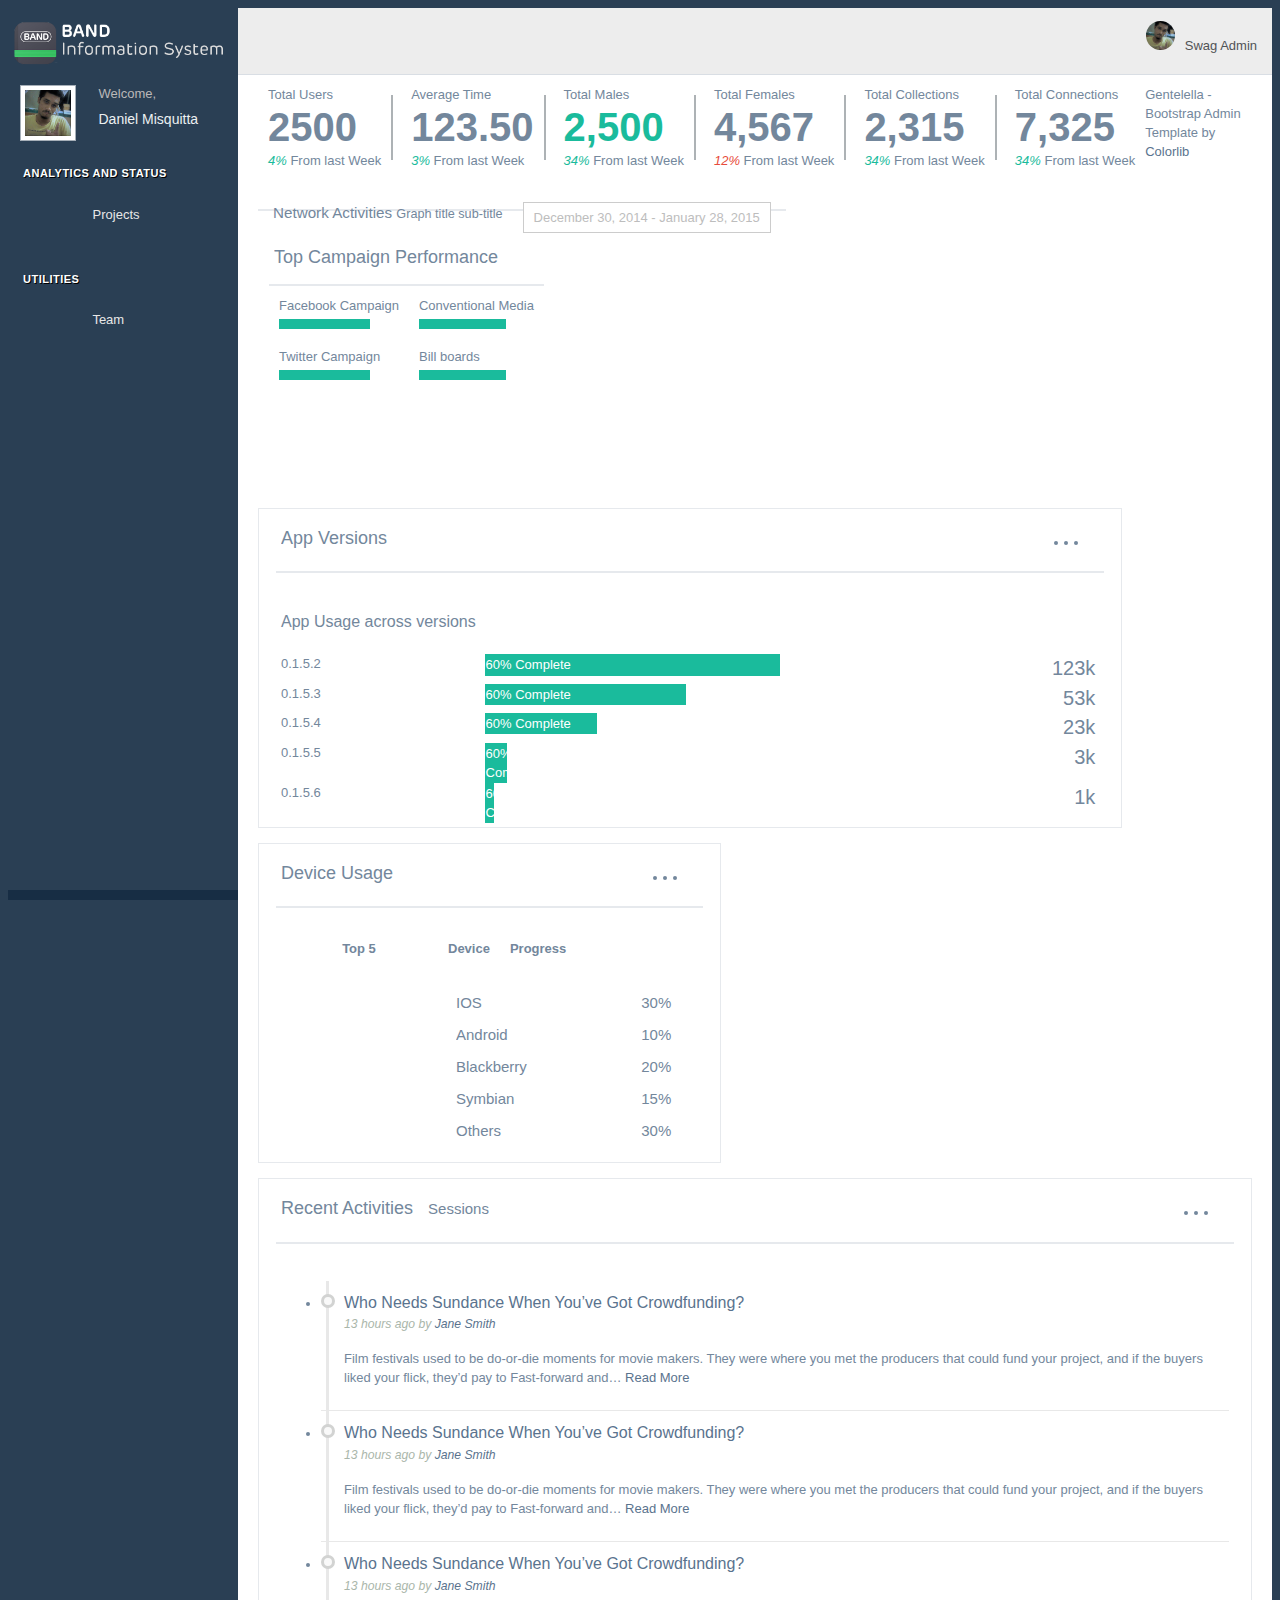
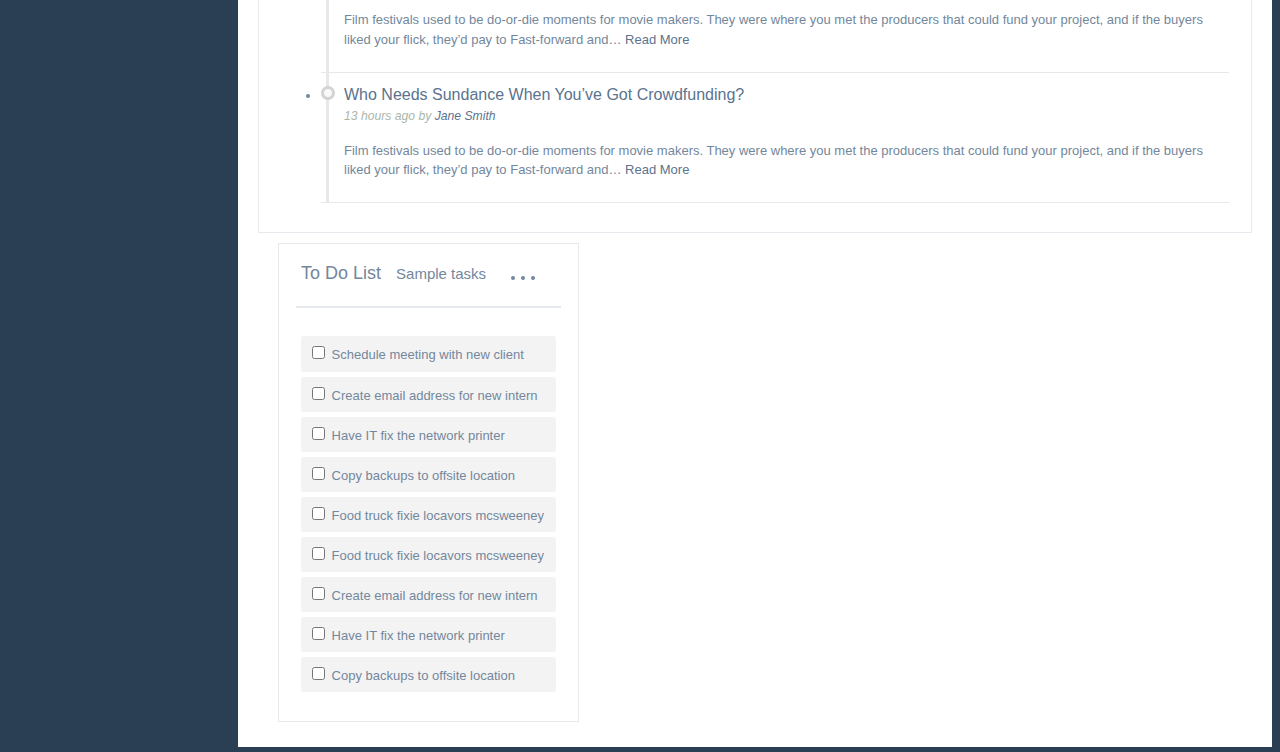
==== commit d27804c6: "" ====
--- a/web/index.html
+++ b/web/index.html
@@ -47,7 +47,7 @@
               </div>
               <div class="profile_info">
                 <span>Welcome,</span>
-                <h2>SWAG WALLA ADMIN</h2>
+                <h2>Daniel Misquitta</h2>
               </div>
             </div>
             <!-- /menu profile quick info -->
@@ -63,7 +63,7 @@
                     <ul class="nav child_menu">
                       <li><a href="index.html">Overview</a></li>
                       <li><a href="projects.html">Live Projects</a></li>
-                      <li><a href="projects.html">Unapproved Projects</a></li>
+                      <li><a href="projects2.html">Unapproved Projects</a></li>
                     </ul>
                   </li>
                 </ul>
@@ -74,7 +74,7 @@
                     <ul class="nav side-menu">
                         <li><a><i class="fa fa-group"></i> Team <span class="fa fa-chevron-down"></span></a>
                             <ul class="nav child_menu">
-                              <li><a href="index.html">Calendar</a></li>
+                              <li><a href="calendar.html">Calendar</a></li>
                             </ul>
                         </li>
                     </ul>
--- a/web/custom/css/custom.css
+++ b/web/custom/css/custom.css
@@ -318,7 +318,7 @@
     padding: 4px
 }
 .profile_info {
-    padding: 25px 10px 10px;
+    padding: 14px 10px 10px;
     width: 65%;
     float: left
 }
@@ -3594,8 +3594,8 @@
     color: #777;
     margin: 0 0 20px;
     width: 100%;
-	transition: border-radius 1s;
-	-webkit-trasition: border-radius 1s;
+	transition: border-radius .2s;
+	-webkit-trasition: border-radius .2s;
 	
 }
 .login_content form input[type="text"]:focus,
